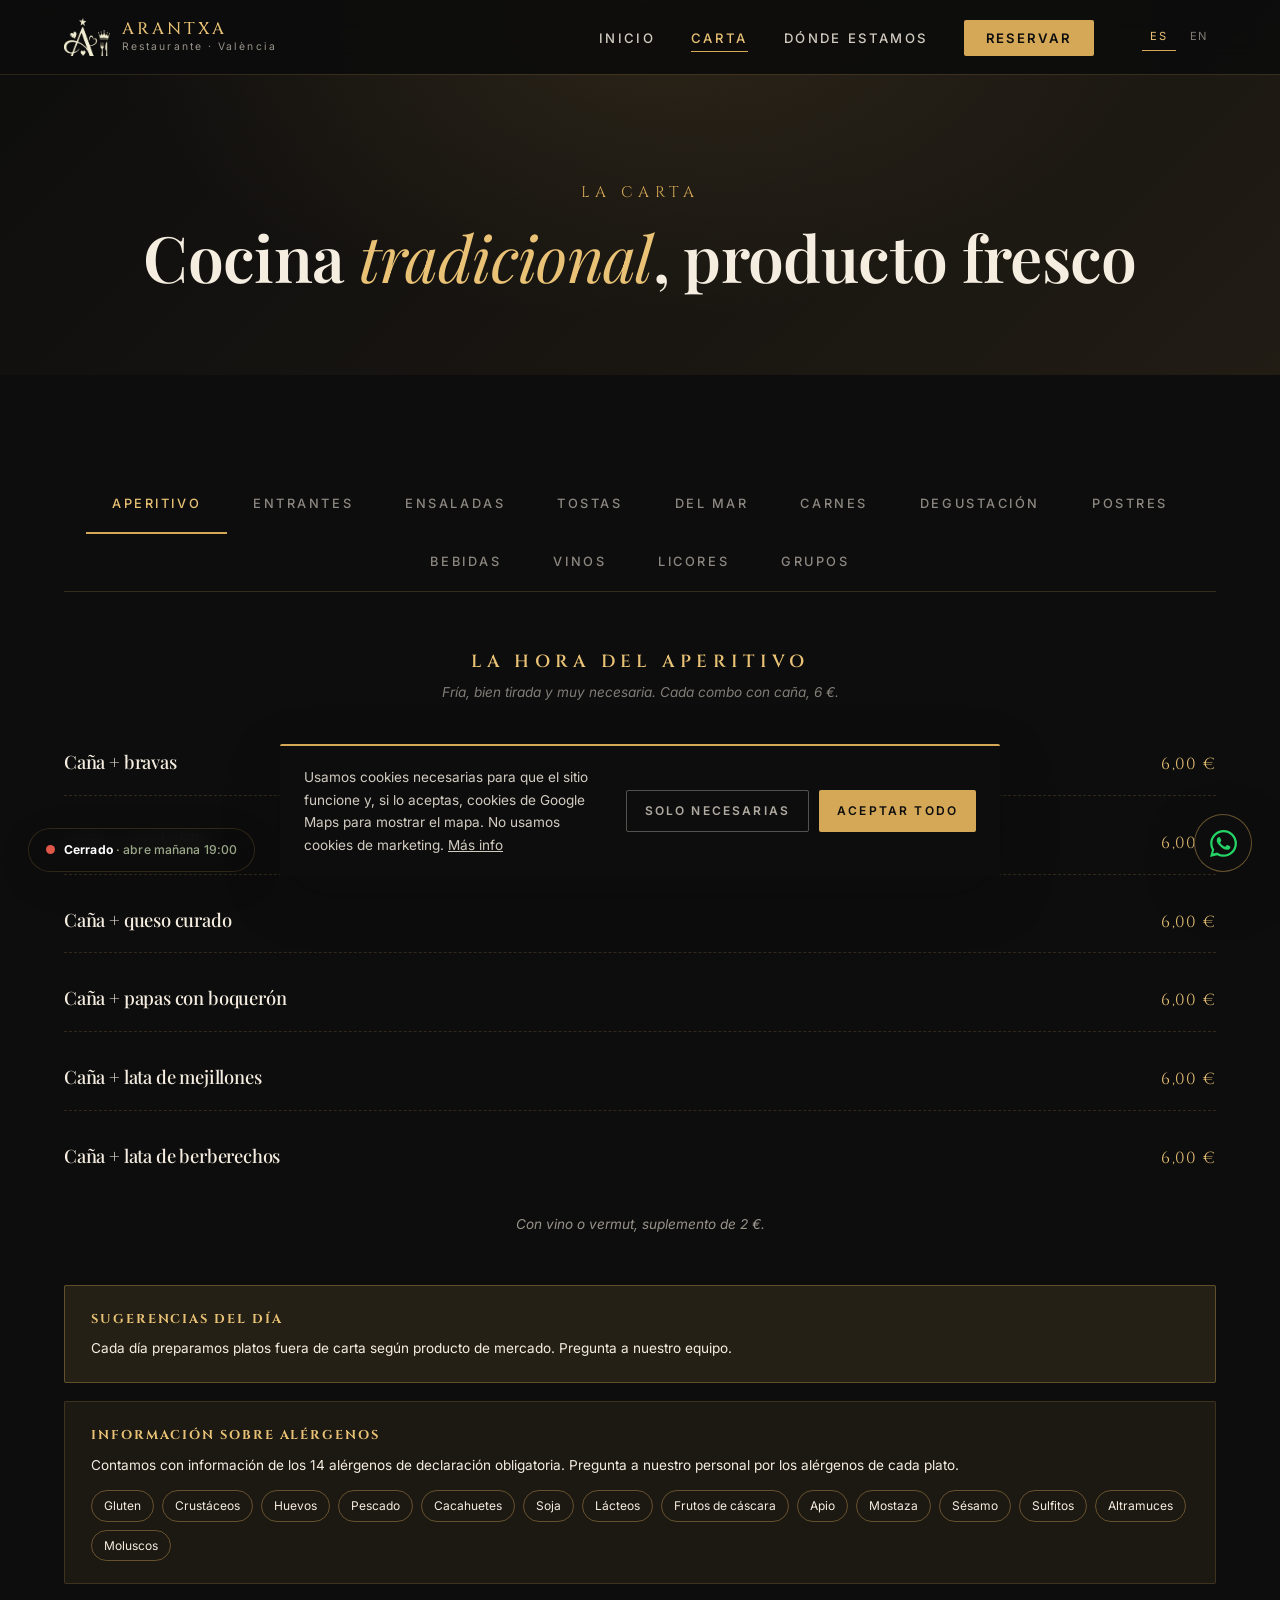
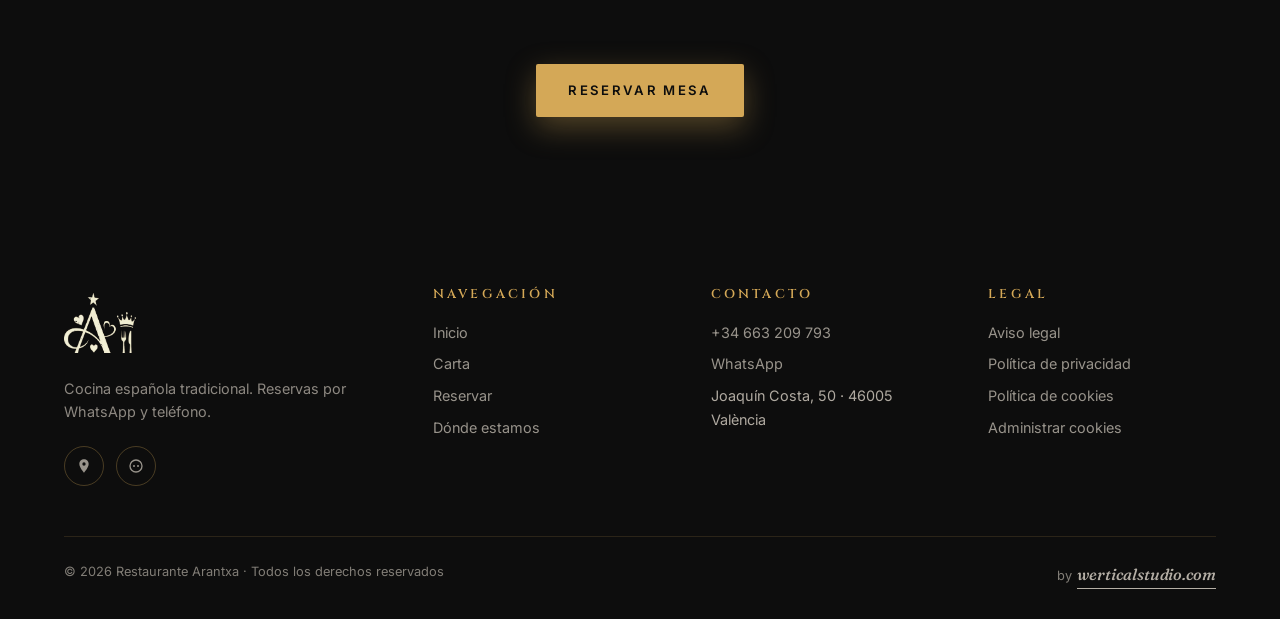
==== carta.html @ d433309c "Mejoras SEO + GEO: lazy-loading, favicon.ico, meta descripciones, FAQ y llms.txt - loading="lazy" + " ====
<!DOCTYPE html>
<html lang="es">
<head>
  <meta charset="UTF-8">
  <meta name="viewport" content="width=device-width, initial-scale=1.0">
  <meta name="theme-color" content="#0d0d0d">

  <title>Carta de Arantxa · Tapas, mariscos, carnes y cocido madrileño · València</title>
  <meta name="description" content="Carta de Arantxa: tapas para compartir, tomate del Perelló, del mar, carnes a la brasa, cachopo, menú degustación y cocido madrileño los viernes.">
  <meta name="robots" content="index,follow,max-image-preview:large">

  <link rel="canonical" href="https://restaurantearantxa.com/carta">
  <link rel="alternate" hreflang="es" href="https://restaurantearantxa.com/carta">
  <link rel="alternate" hreflang="en" href="https://restaurantearantxa.com/carta?lang=en">
  <link rel="alternate" hreflang="x-default" href="https://restaurantearantxa.com/carta">

  <meta property="og:type" content="article">
  <meta property="og:locale" content="es_ES">
  <meta property="og:site_name" content="Restaurante Arantxa">
  <meta property="og:title" content="Carta de Arantxa · València">
  <meta property="og:description" content="Tapas, mariscos, carnes a la brasa, menú degustación y cocido madrileño los viernes.">
  <meta property="og:url" content="https://restaurantearantxa.com/carta">
  <meta property="og:image" content="https://restaurantearantxa.com/assets/img/carta-comida.png">

  <meta name="twitter:card" content="summary_large_image">
  <meta name="twitter:title" content="Carta de Arantxa · València">
  <meta name="twitter:image" content="https://restaurantearantxa.com/assets/img/carta-comida.png">

  <link rel="icon" href="favicon.ico" sizes="any">
  <link rel="icon" type="image/png" href="assets/img/logo.png">
  <link rel="apple-touch-icon" href="assets/img/logo-dark-plate.png">

  <link rel="preconnect" href="https://fonts.googleapis.com">
  <link rel="preconnect" href="https://fonts.gstatic.com" crossorigin>
  <link href="https://fonts.googleapis.com/css2?family=Cinzel:wght@400;500;600&family=Fraunces:ital,wght@1,400;1,500&family=Inter:wght@400;500;600;700&family=Playfair+Display:ital,wght@0,400;0,500;0,600;0,700;1,400;1,500&display=swap" rel="stylesheet">

  <link rel="stylesheet" href="assets/styles.css">

  <!-- JSON-LD: Menu -->
  <script type="application/ld+json">
  {
    "@context": "https://schema.org",
    "@type": "Menu",
    "name": "Carta Restaurante Arantxa",
    "inLanguage": "es-ES",
    "url": "https://restaurantearantxa.com/carta",
    "hasMenuSection": [
      {
        "@type": "MenuSection",
        "name": "Entrantes para compartir",
        "hasMenuItem": [
          { "@type": "MenuItem", "name": "Patatas bravas estilo Arantxa", "offers": { "@type": "Offer", "price": "8.00", "priceCurrency": "EUR" } },
          { "@type": "MenuItem", "name": "Ensaladilla rusa", "offers": { "@type": "Offer", "price": "8.00", "priceCurrency": "EUR" } },
          { "@type": "MenuItem", "name": "Gambitas al ajillo", "offers": { "@type": "Offer", "price": "14.00", "priceCurrency": "EUR" } },
          { "@type": "MenuItem", "name": "Ración de anchoas con tostaditas y tomate (6 unidades)", "offers": { "@type": "Offer", "price": "15.00", "priceCurrency": "EUR" } },
          { "@type": "MenuItem", "name": "Calamarcitos a la andaluza", "offers": { "@type": "Offer", "price": "15.00", "priceCurrency": "EUR" } },
          { "@type": "MenuItem", "name": "Micuit de foie casero", "offers": { "@type": "Offer", "price": "17.00", "priceCurrency": "EUR" } },
          { "@type": "MenuItem", "name": "Alcachofas a baja temperatura con jamón ibérico y huevos de codorniz", "offers": { "@type": "Offer", "price": "16.00", "priceCurrency": "EUR" } },
          { "@type": "MenuItem", "name": "Tabla mixta de jamón ibérico y queso curado", "offers": { "@type": "Offer", "price": "18.00", "priceCurrency": "EUR" } },
          { "@type": "MenuItem", "name": "Huevos rotos con jamón ibérico", "offers": { "@type": "Offer", "price": "12.00", "priceCurrency": "EUR" } },
          { "@type": "MenuItem", "name": "Croquetas caseras de cocido (6 unidades)", "offers": { "@type": "Offer", "price": "15.00", "priceCurrency": "EUR" } },
          { "@type": "MenuItem", "name": "Cecina de León con burrata de pistacho, pesto y rúcula", "offers": { "@type": "Offer", "price": "20.00", "priceCurrency": "EUR" } }
        ]
      },
      {
        "@type": "MenuSection",
        "name": "Ensaladas de tomate rosa del Perelló",
        "hasMenuItem": [
          { "@type": "MenuItem", "name": "Tomate rosa del Perelló con burrata, pesto y rúcula", "offers": { "@type": "Offer", "price": "16.00", "priceCurrency": "EUR" } },
          { "@type": "MenuItem", "name": "Tomate rosa del Perelló con ventresca y aguacate", "offers": { "@type": "Offer", "price": "16.00", "priceCurrency": "EUR" } }
        ]
      },
      {
        "@type": "MenuSection",
        "name": "Nuestras tostas",
        "hasMenuItem": [
          { "@type": "MenuItem", "name": "Tosta de sardina ahumada con tomate y ralladura de lima", "offers": { "@type": "Offer", "price": "7.00", "priceCurrency": "EUR" } },
          { "@type": "MenuItem", "name": "Tosta de jamón ibérico con foie y mermelada de cebolla", "offers": { "@type": "Offer", "price": "9.00", "priceCurrency": "EUR" } }
        ]
      },
      {
        "@type": "MenuSection",
        "name": "Del mar a la mesa",
        "hasMenuItem": [
          { "@type": "MenuItem", "name": "Clóchinas valencianas con mojo verde, vino y limón", "offers": { "@type": "Offer", "price": "15.00", "priceCurrency": "EUR" } },
          { "@type": "MenuItem", "name": "Pulpo a la brasa con patata revolcona", "offers": { "@type": "Offer", "price": "25.00", "priceCurrency": "EUR" } },
          { "@type": "MenuItem", "name": "Calamar playa XL a la plancha con mojo verde y patatas", "offers": { "@type": "Offer", "price": "25.00", "priceCurrency": "EUR" } }
        ]
      },
      {
        "@type": "MenuSection",
        "name": "Carnes",
        "hasMenuItem": [
          { "@type": "MenuItem", "name": "Burger de angus con foie y cebolla caramelizada", "offers": { "@type": "Offer", "price": "15.00", "priceCurrency": "EUR" } },
          { "@type": "MenuItem", "name": "Torreznos de Soria", "offers": { "@type": "Offer", "price": "15.00", "priceCurrency": "EUR" } },
          { "@type": "MenuItem", "name": "Entraña a la plancha con chimichurri y papitas baby", "offers": { "@type": "Offer", "price": "18.00", "priceCurrency": "EUR" } },
          { "@type": "MenuItem", "name": "Abanico ibérico con patatas, huevo y padrón", "offers": { "@type": "Offer", "price": "20.00", "priceCurrency": "EUR" } },
          { "@type": "MenuItem", "name": "Cachopo con patatas fritas y pimientos del piquillo", "offers": { "@type": "Offer", "price": "26.00", "priceCurrency": "EUR" } },
          { "@type": "MenuItem", "name": "Steak tartar de solomillo de ternera (200 g)", "offers": { "@type": "Offer", "price": "20.00", "priceCurrency": "EUR" } },
          { "@type": "MenuItem", "name": "Entrecot trinchado con patatas y padrón", "offers": { "@type": "Offer", "price": "25.00", "priceCurrency": "EUR" } }
        ]
      },
      {
        "@type": "MenuSection",
        "name": "Especialidad semanal",
        "hasMenuItem": [
          { "@type": "MenuItem", "name": "Cocido madrileño (todos los viernes)", "description": "Incluye una bebida y postre o café.", "offers": { "@type": "Offer", "price": "25.00", "priceCurrency": "EUR" } }
        ]
      },
      {
        "@type": "MenuSection",
        "name": "Menú degustación",
        "hasMenuItem": [
          { "@type": "MenuItem", "name": "Menú degustación Arantxa (mín. 2 personas)", "description": "Cuatro pases: patatas bravas · tomate rosa del Perelló con ventresca y aguacate · calamarcitos a la andaluza · entraña con chimichurri y papitas baby. Se abre con pan con tomate y alioli y se cierra con postre y chupito. No incluye bebida ni café.", "offers": { "@type": "Offer", "price": "27.90", "priceCurrency": "EUR" } }
        ]
      },
      {
        "@type": "MenuSection",
        "name": "Menú para grupos",
        "hasMenuItem": [
          { "@type": "MenuItem", "name": "Menú para grupos (por persona)", "description": "Pan con tomate y alioli · Patatas bravas · Tomate rosa del Perelló con burrata · Croquetas de jamón · Calamarcitos a la andaluza · Entrecot trinchado · Postres. Incluye bebida de bienvenida, botella de vino cada 2 personas, café y chupito.", "offers": { "@type": "Offer", "price": "40.00", "priceCurrency": "EUR" } }
        ]
      },
      {
        "@type": "MenuSection",
        "name": "Postres",
        "hasMenuItem": [
          { "@type": "MenuItem", "name": "Lemon pie", "offers": { "@type": "Offer", "price": "6.00", "priceCurrency": "EUR" } },
          { "@type": "MenuItem", "name": "Tarta de coco con dulce de leche", "offers": { "@type": "Offer", "price": "6.00", "priceCurrency": "EUR" } },
          { "@type": "MenuItem", "name": "Copa de helado de vainilla, nata, nueces, Frangelico y sirope de chocolate", "offers": { "@type": "Offer", "price": "6.00", "priceCurrency": "EUR" } },
          { "@type": "MenuItem", "name": "Sorbete de limón al cava", "offers": { "@type": "Offer", "price": "5.00", "priceCurrency": "EUR" } },
          { "@type": "MenuItem", "name": "Helado de limón", "offers": { "@type": "Offer", "price": "3.50", "priceCurrency": "EUR" } },
          { "@type": "MenuItem", "name": "Helado de turrón", "offers": { "@type": "Offer", "price": "3.50", "priceCurrency": "EUR" } },
          { "@type": "MenuItem", "name": "Helado de vainilla", "offers": { "@type": "Offer", "price": "3.50", "priceCurrency": "EUR" } },
          { "@type": "MenuItem", "name": "Helado de chocolate Dubái", "offers": { "@type": "Offer", "price": "5.00", "priceCurrency": "EUR" } },
          { "@type": "MenuItem", "name": "Helado de Moka y Mascarpone", "offers": { "@type": "Offer", "price": "5.00", "priceCurrency": "EUR" } }
        ]
      }
    ]
  }
  </script>

  <!-- JSON-LD: BreadcrumbList -->
  <script type="application/ld+json">
  {
    "@context": "https://schema.org",
    "@type": "BreadcrumbList",
    "itemListElement": [
      { "@type": "ListItem", "position": 1, "name": "Inicio", "item": "https://restaurantearantxa.com/" },
      { "@type": "ListItem", "position": 2, "name": "Carta", "item": "https://restaurantearantxa.com/carta" }
    ]
  }
  </script>
</head>
<body>

<nav id="mainNav" class="solid">
  <div class="container nav-inner">
    <a href="index.html" class="nav-logo" aria-label="Inicio Arantxa">
      <img loading="lazy" decoding="async" src="assets/img/logo.png" alt="Logo Arantxa">
      <span class="nav-logo-text">
        <strong>ARANTXA</strong>
        <small>Restaurante · València</small>
      </span>
    </a>
    <ul class="nav-links" id="navLinks">
      <li><a href="index.html" data-i18n="nav.inicio">Inicio</a></li>
      <li><a href="carta.html" class="active" data-i18n="nav.carta">Carta</a></li>
      <li><a href="donde-estamos.html" data-i18n="nav.donde">Dónde estamos</a></li>
      <li><a href="reservar.html" class="nav-cta" data-i18n="nav.cta">Reservar</a></li>
      <li class="lang-switch">
        <button data-lang="es" class="active">ES</button>
        <button data-lang="en">EN</button>
      </li>
    </ul>
    <button class="burger" id="burger" aria-label="Menú"><span></span><span></span><span></span></button>
  </div>
</nav>

<!-- HERO COMPACT -->
<header class="hero-compact">
  <div class="container">
    <div class="hero-tagline" data-i18n="cartaPage.tagline">La carta</div>
    <h1 data-i18n="cartaPage.h1">Cocina <em>tradicional</em>, producto fresco</h1>
  </div>
</header>

<!-- CARTA TABS -->
<section class="carta-section">
  <div class="container">

    <!-- Friday cocido slim banner -->
    <!-- OCULTO temporalmente: no hay servicio de viernes mediodía. Para reactivar el cocido, borra esta línea de comentario y la de cierre de abajo.
    <div class="cocido-strip">
      <div class="cocido-strip-logo" role="img" aria-label="Restaurante Arantxa"></div>
      <div class="cocido-strip-body">
        <div class="cocido-strip-eyebrow" data-i18n="cocidoStrip.eyebrow">Todos los viernes</div>
        <h3 data-i18n="cocidoStrip.title">Cocido <em>madrileño</em> completo</h3>
        <p data-i18n="cocidoStrip.desc">Tres vuelcos · Incluye bebida y postre o café · Se agota, mejor reservar.</p>
      </div>
      <span class="cocido-strip-price">25 €<small data-i18n="cocidoStrip.unit">persona</small></span>
      <a href="reservar.html?cocido=1" class="btn btn-primary" data-i18n="cocidoStrip.cta">Reservar</a>
    </div>
    -->

    <div class="carta-tabs" role="tablist">
      <!-- Almuerzos/desayunos ocultos temporalmente: mediodía solo con reserva previa -->
      <button data-tab="aperitivo" class="active" role="tab" data-i18n="tab.aperitivo">Aperitivo</button>
      <button data-tab="entrantes" role="tab" data-i18n="tab.entrantes">Entrantes</button>
      <button data-tab="ensaladas" role="tab" data-i18n="tab.ensaladas">Ensaladas</button>
      <button data-tab="tostas" role="tab" data-i18n="tab.tostas">Tostas</button>
      <button data-tab="mar" role="tab" data-i18n="tab.mar">Del mar</button>
      <button data-tab="carnes" role="tab" data-i18n="tab.carnes">Carnes</button>
      <button data-tab="degustacion" role="tab" data-i18n="tab.degustacion">Degustación</button>
      <button data-tab="postres" role="tab" data-i18n="tab.postres">Postres</button>
      <button data-tab="bebidas" role="tab" data-i18n="tab.bebidas">Bebidas</button>
      <button data-tab="vinos" role="tab" data-i18n="tab.vinos">Vinos</button>
      <button data-tab="licores" role="tab" data-i18n="tab.licores">Licores</button>
      <button data-tab="grupos" role="tab" data-i18n="tab.grupos">Grupos</button>
    </div>

    <!-- ENTRANTES -->
    <div class="carta-panel" id="panel-entrantes">
      <div class="carta-cat-head">
        <h3 data-i18n="cat.entrantes.title">Entrantes para compartir</h3>
        <p data-i18n="cat.entrantes.intro">Para empezar, picar, brindar.</p>
      </div>
      <div class="carta-list">
        <div class="carta-row"><div class="carta-row-main"><h4 data-i18n="m.bravas">Patatas bravas estilo Arantxa</h4></div><span class="carta-row-price">8,00 €</span></div>
        <div class="carta-row"><div class="carta-row-main"><h4 data-i18n="m.ensaladilla">Ensaladilla rusa</h4></div><span class="carta-row-price">8,00 €</span></div>
        <div class="carta-row"><div class="carta-row-main"><h4 data-i18n="m.gambas">Gambitas al ajillo</h4></div><span class="carta-row-price">14,00 €</span></div>
        <div class="carta-row"><div class="carta-row-main"><h4 data-i18n="m.anchoas">Ración de anchoas con tostaditas y tomate (6 unidades)</h4></div><span class="carta-row-price">15,00 €</span></div>
        <div class="carta-row"><div class="carta-row-main"><h4 data-i18n="m.calamarcitos">Calamarcitos a la andaluza</h4></div><span class="carta-row-price">15,00 €</span></div>
        <div class="carta-row"><div class="carta-row-main"><h4 data-i18n="m.micuit">Micuit de foie casero</h4></div><span class="carta-row-price">17,00 €</span></div>
        <div class="carta-row"><div class="carta-row-main"><h4 data-i18n="m.alcachofas">Alcachofas a baja temperatura con jamón ibérico y huevos de codorniz</h4></div><span class="carta-row-price">16,00 €</span></div>
        <div class="carta-row"><div class="carta-row-main"><h4 data-i18n="m.tabla">Tabla mixta de jamón ibérico y queso curado</h4></div><span class="carta-row-price">18,00 €</span></div>
        <div class="carta-row"><div class="carta-row-main"><h4 data-i18n="m.huevos">Huevos rotos con jamón ibérico</h4></div><span class="carta-row-price">12,00 €</span></div>
        <div class="carta-row"><div class="carta-row-main"><h4 data-i18n="m.croquetas">Croquetas caseras de cocido (6 unidades)</h4></div><span class="carta-row-price">15,00 €</span></div>
        <div class="carta-row"><div class="carta-row-main"><h4 data-i18n="m.cecina">Cecina de León con burrata de pistacho, pesto y rúcula</h4></div><span class="carta-row-price">20,00 €</span></div>
      </div>
    </div>

    <!-- ENSALADAS -->
    <div class="carta-panel" id="panel-ensaladas">
      <div class="carta-cat-head">
        <h3 data-i18n="cat.ensaladas.title">Ensaladas de tomate rosa del Perelló</h3>
        <p data-i18n="cat.ensaladas.intro">El tomate más dulce del Mediterráneo, en su mejor versión.</p>
      </div>
      <div class="carta-list">
        <div class="carta-row"><div class="carta-row-main"><h4 data-i18n="m.ens1">Tomate rosa del Perelló con burrata, pesto y rúcula</h4></div><span class="carta-row-price">16,00 €</span></div>
        <div class="carta-row"><div class="carta-row-main"><h4 data-i18n="m.ens2">Tomate rosa del Perelló con ventresca y aguacate</h4></div><span class="carta-row-price">16,00 €</span></div>
      </div>
    </div>

    <!-- TOSTAS -->
    <div class="carta-panel" id="panel-tostas">
      <div class="carta-cat-head">
        <h3 data-i18n="cat.tostas.title">Nuestras tostas</h3>
        <p data-i18n="cat.tostas.intro">Sobre pan de masa madre, tostado al momento.</p>
      </div>
      <div class="carta-list">
        <div class="carta-row"><div class="carta-row-main"><h4 data-i18n="m.tos1">Tosta de sardina ahumada con tomate y ralladura de lima</h4></div><span class="carta-row-price">7,00 €</span></div>
        <div class="carta-row"><div class="carta-row-main"><h4 data-i18n="m.tos2">Tosta de jamón ibérico con foie y mermelada de cebolla</h4></div><span class="carta-row-price">9,00 €</span></div>
      </div>
    </div>

    <!-- MAR -->
    <div class="carta-panel" id="panel-mar">
      <div class="carta-cat-head">
        <h3 data-i18n="cat.mar.title">Del mar a la mesa</h3>
        <p data-i18n="cat.mar.intro">Pescado fresco y mariscos seleccionados a diario.</p>
      </div>
      <div class="carta-list">
        <div class="carta-row"><div class="carta-row-main"><h4 data-i18n="tx.clochinas">Clóchinas valencianas con mojo verde, vino y limón</h4></div><span class="carta-row-price">15,00 €</span></div>
        <div class="carta-row"><div class="carta-row-main"><h4 data-i18n="tx.pulpo">Pulpo a la brasa con patata revolcona</h4></div><span class="carta-row-price">25,00 €</span></div>
        <div class="carta-row"><div class="carta-row-main"><h4 data-i18n="tx.calamarxl">Calamar playa XL a la plancha con mojo verde y patatas</h4></div><span class="carta-row-price">25,00 €</span></div>
      </div>
    </div>

    <!-- CARNES -->
    <div class="carta-panel" id="panel-carnes">
      <div class="carta-cat-head">
        <h3 data-i18n="cat.carnes.title">Carnes</h3>
        <p data-i18n="cat.carnes.intro">A la brasa, en su punto, producto seleccionado.</p>
      </div>
      <div class="carta-list">
        <div class="carta-row"><div class="carta-row-main"><h4 data-i18n="tx.burger">Burger de angus con foie y cebolla caramelizada</h4></div><span class="carta-row-price">15,00 €</span></div>
        <div class="carta-row"><div class="carta-row-main"><h4 data-i18n="tx.torreznos">Torreznos de Soria</h4></div><span class="carta-row-price">15,00 €</span></div>
        <div class="carta-row"><div class="carta-row-main"><h4 data-i18n="m.entrana">Entraña a la plancha con chimichurri y papitas baby</h4></div><span class="carta-row-price">18,00 €</span></div>
        <div class="carta-row"><div class="carta-row-main"><h4 data-i18n="m.abanico">Abanico ibérico con patatas, huevo y padrón</h4></div><span class="carta-row-price">20,00 €</span></div>
        <div class="carta-row"><div class="carta-row-main"><h4 data-i18n="m.cachopo">Cachopo con patatas fritas y pimientos del piquillo</h4></div><span class="carta-row-price">26,00 €</span></div>
        <div class="carta-row"><div class="carta-row-main"><h4 data-i18n="m.steak">Steak tartar de solomillo de ternera (200 g)</h4></div><span class="carta-row-price">20,00 €</span></div>
        <div class="carta-row"><div class="carta-row-main"><h4 data-i18n="tx.entrecot">Entrecot trinchado con patatas y padrón</h4></div><span class="carta-row-price">25,00 €</span></div>
      </div>
    </div>

    <!-- DEGUSTACIÓN -->
    <div class="carta-panel" id="panel-degustacion">
      <div class="carta-cat-head">
        <h3 data-i18n="cat.degustacion.title">Menú degustación</h3>
        <p data-i18n="cat.degustacion.intro">Mínimo 2 personas.</p>
      </div>
      <div style="text-align:center;margin-bottom:40px">
        <div style="display:inline-flex;align-items:baseline;gap:10px;font-family:var(--serif);color:var(--gold-bright)">
          <span style="font-size:3.4rem;line-height:1;font-weight:600">27,90</span>
          <span style="font-size:.85rem;letter-spacing:.18em;text-transform:uppercase;color:rgba(245,237,224,0.6)">€ / persona</span>
        </div>
        <p style="margin-top:14px;color:rgba(245,237,224,0.6);font-size:.85rem;font-style:italic">No incluye bebida ni café</p>
      </div>
      <div class="carta-list">
        <div class="carta-row"><div class="carta-row-main"><h4 data-i18n="deg.p1">1 · Patatas bravas estilo Arantxa</h4></div></div>
        <div class="carta-row"><div class="carta-row-main"><h4 data-i18n="deg.p2">2 · Tomate rosa del Perelló con ventresca y aguacate</h4></div></div>
        <div class="carta-row"><div class="carta-row-main"><h4 data-i18n="deg.p3">3 · Calamarcitos a la andaluza</h4></div></div>
        <div class="carta-row"><div class="carta-row-main"><h4 data-i18n="deg.p4">4 · Entraña con chimichurri y papitas baby</h4></div></div>
      </div>
      <p style="text-align:center;margin-top:26px;color:rgba(245,237,224,0.6);font-size:.85rem;font-style:italic" data-i18n="deg.extra">Se abre con pan con tomate y alioli, y se cierra con postre y chupito de la casa.</p>
    </div>

    <!-- POSTRES -->
    <div class="carta-panel" id="panel-postres">
      <div class="carta-cat-head">
        <h3 data-i18n="cat.postres.title">Postres</h3>
        <p data-i18n="cat.postres.intro">Hechos en casa cada día.</p>
      </div>
      <div class="carta-list">
        <div class="carta-row"><div class="carta-row-main"><h4 data-i18n="m.lemonpie">Lemon pie</h4></div><span class="carta-row-price">6,00 €</span></div>
        <div class="carta-row"><div class="carta-row-main"><h4 data-i18n="m.coco">Tarta de coco con dulce de leche</h4></div><span class="carta-row-price">6,00 €</span></div>
        <div class="carta-row"><div class="carta-row-main"><h4 data-i18n="m.copa">Copa de helado de vainilla, nata, nueces, Frangelico y sirope de chocolate</h4></div><span class="carta-row-price">6,00 €</span></div>
        <div class="carta-row"><div class="carta-row-main"><h4 data-i18n="m.sorbete">Sorbete de limón al cava</h4></div><span class="carta-row-price">5,00 €</span></div>
        <div class="carta-row"><div class="carta-row-main"><h4 data-i18n="m.hlimon">Helado de limón</h4></div><span class="carta-row-price">3,50 €</span></div>
        <div class="carta-row"><div class="carta-row-main"><h4 data-i18n="m.hturron">Helado de turrón</h4></div><span class="carta-row-price">3,50 €</span></div>
        <div class="carta-row"><div class="carta-row-main"><h4 data-i18n="m.hvainilla">Helado de vainilla</h4></div><span class="carta-row-price">3,50 €</span></div>
        <div class="carta-row"><div class="carta-row-main"><h4 data-i18n="m.hdubai">Helado de chocolate Dubái</h4></div><span class="carta-row-price">5,00 €</span></div>
        <div class="carta-row"><div class="carta-row-main"><h4 data-i18n="m.hmoka">Helado de Moka y Mascarpone</h4></div><span class="carta-row-price">5,00 €</span></div>
      </div>
    </div>

    <!-- BEBIDAS -->
    <div class="carta-panel" id="panel-bebidas">
      <div class="carta-cat-head">
        <h3 data-i18n="cat.bebidas.title">Bebidas</h3>
        <p data-i18n="cat.bebidas.intro">Refrescos, cervezas y cafés.</p>
      </div>
      <div class="carta-panel-grid">
        <div>
          <h4 style="font-family:var(--display);color:var(--gold-bright);letter-spacing:.25em;text-transform:uppercase;font-size:.85rem;margin-bottom:18px" data-i18n="tx.sh.refrescos">Refrescos</h4>
          <div class="carta-list">
            <div class="carta-row"><div class="carta-row-main"><h4 data-i18n="tx.cocacola">Coca-Cola zero / normal</h4></div><span class="carta-row-price">2,80 €</span></div>
            <div class="carta-row"><div class="carta-row-main"><h4 data-i18n="tx.fanta">Fanta de naranja / limón</h4></div><span class="carta-row-price">2,80 €</span></div>
            <div class="carta-row"><div class="carta-row-main"><h4>Nestea</h4></div><span class="carta-row-price">2,80 €</span></div>
            <div class="carta-row"><div class="carta-row-main"><h4 data-i18n="tx.bitterkas">Bitter Kas sin alcohol</h4></div><span class="carta-row-price">2,80 €</span></div>
            <div class="carta-row"><div class="carta-row-main"><h4>Aquarius</h4></div><span class="carta-row-price">2,80 €</span></div>
            <div class="carta-row"><div class="carta-row-main"><h4 data-i18n="tx.tonica">Tónica · Tónica zero</h4></div><span class="carta-row-price">2,80 €</span></div>
            <div class="carta-row"><div class="carta-row-main"><h4 data-i18n="tx.agua">Agua Lanjarón · Agua con gas</h4></div><span class="carta-row-price">2,80 €</span></div>
            <div class="carta-row"><div class="carta-row-main"><h4 data-i18n="tx.zumo">Zumo de piña / melocotón</h4></div><span class="carta-row-price">2,20 €</span></div>
          </div>

          <h4 style="font-family:var(--display);color:var(--gold-bright);letter-spacing:.25em;text-transform:uppercase;font-size:.85rem;margin:30px 0 18px" data-i18n="tx.sh.cervezas">Cervezas</h4>
          <div class="carta-list">
            <div class="carta-row"><div class="carta-row-main"><h4 data-i18n="tx.cana">Águila 1900 · caña</h4></div><span class="carta-row-price">2,20 €</span></div>
            <div class="carta-row"><div class="carta-row-main"><h4 data-i18n="tx.doble">Águila 1900 · doble</h4></div><span class="carta-row-price">3,00 €</span></div>
            <div class="carta-row"><div class="carta-row-main"><h4 data-i18n="tx.jarra">Jarra</h4></div><span class="carta-row-price">4,00 €</span></div>
            <div class="carta-row"><div class="carta-row-main"><h4>Amstel · Heineken · La rubia · Radler</h4><p data-i18n="tx.tercio">Tercio.</p></div><span class="carta-row-price">3,00 €</span></div>
            <div class="carta-row"><div class="carta-row-main"><h4>Amstel Oro · Amstel Oro 0,0</h4><p data-i18n="tx.tercio">Tercio.</p></div><span class="carta-row-price">3,20 €</span></div>
          </div>
        </div>
        <div>
          <h4 style="font-family:var(--display);color:var(--gold-bright);letter-spacing:.25em;text-transform:uppercase;font-size:.85rem;margin-bottom:18px" data-i18n="tx.sh.cafes">Cafés e infusiones</h4>
          <div class="carta-list">
            <div class="carta-row"><div class="carta-row-main"><h4 data-i18n="tx.cafesolo">Café solo</h4></div><span class="carta-row-price">1,50 €</span></div>
            <div class="carta-row"><div class="carta-row-main"><h4 data-i18n="tx.cafecortado">Café cortado</h4></div><span class="carta-row-price">1,70 €</span></div>
            <div class="carta-row"><div class="carta-row-main"><h4 data-i18n="tx.cafeconleche">Café con leche</h4></div><span class="carta-row-price">2,00 €</span></div>
            <div class="carta-row"><div class="carta-row-main"><h4 data-i18n="tx.cafebombon">Café bombón</h4></div><span class="carta-row-price">2,20 €</span></div>
            <div class="carta-row"><div class="carta-row-main"><h4>Carajillo</h4></div><span class="carta-row-price">2,50 €</span></div>
            <div class="carta-row"><div class="carta-row-main"><h4>Cremaet</h4></div><span class="carta-row-price">2,80 €</span></div>
            <div class="carta-row"><div class="carta-row-main"><h4 data-i18n="tx.infusiones">Infusiones</h4></div><span class="carta-row-price">2,00 €</span></div>
          </div>

        </div>
      </div>
    </div>

    <!-- LICORES -->
    <div class="carta-panel" id="panel-licores">
      <div class="carta-cat-head">
        <h3 data-i18n="cat.licores.title">Licores y digestivos</h3>
        <p data-i18n="cat.licores.intro">Vermuts, licores, copas y digestivos en copa de balón, con mucho hielo.</p>
      </div>
      <div class="carta-panel-grid">
        <div>
          <h4 style="font-family:var(--display);color:var(--gold-bright);letter-spacing:.25em;text-transform:uppercase;font-size:.85rem;margin-bottom:18px" data-i18n="tx.sh.licores">Licores y copas</h4>
          <div class="carta-list">
            <div class="carta-row"><div class="carta-row-main"><h4 data-i18n="tx.vermut">Vermut (blanco / tinto)</h4></div><span class="carta-row-price">4,00 €</span></div>
            <div class="carta-row"><div class="carta-row-main"><h4>Vermut Lustau</h4></div><span class="carta-row-price">4,50 €</span></div>
            <div class="carta-row"><div class="carta-row-main"><h4>Pacharán</h4></div><span class="carta-row-price">3,80 €</span></div>
            <div class="carta-row"><div class="carta-row-main"><h4 data-i18n="tx.licorhierbas">Licor de hierbas</h4></div><span class="carta-row-price">4,00 €</span></div>
            <div class="carta-row"><div class="carta-row-main"><h4 data-i18n="tx.cremaorujo">Crema de orujo</h4></div><span class="carta-row-price">4,00 €</span></div>
            <div class="carta-row"><div class="carta-row-main"><h4>Terry</h4></div><span class="carta-row-price">3,50 €</span></div>
            <div class="carta-row"><div class="carta-row-main"><h4>Limoncello</h4></div><span class="carta-row-price">4,00 €</span></div>
            <div class="carta-row"><div class="carta-row-main"><h4 data-i18n="tx.cremaarroz">Crema de arroz</h4></div><span class="carta-row-price">4,00 €</span></div>
            <div class="carta-row"><div class="carta-row-main"><h4>Aperol Spritz</h4></div><span class="carta-row-price">6,00 €</span></div>
          </div>
        </div>
        <div>
          <h4 style="font-family:var(--display);color:var(--gold-bright);letter-spacing:.25em;text-transform:uppercase;font-size:.85rem;margin:0 0 6px" data-i18n="tx.sh.ginebras">Ginebras</h4>
          <p style="color:rgba(245,237,224,0.55);font-size:.78rem;font-style:italic;margin:0 0 16px" data-i18n="tx.digestivos.note">En copa de balón, con mucho hielo.</p>
          <div class="carta-list">
            <div class="carta-row"><div class="carta-row-main"><h4>Beefeater</h4></div><span class="carta-row-price">7,00 €</span></div>
            <div class="carta-row"><div class="carta-row-main"><h4>Seagram's</h4></div><span class="carta-row-price">7,00 €</span></div>
            <div class="carta-row"><div class="carta-row-main"><h4>Puerto de Indias</h4></div><span class="carta-row-price">7,00 €</span></div>
            <div class="carta-row"><div class="carta-row-main"><h4>Martin Miller's</h4></div><span class="carta-row-price">9,00 €</span></div>
            <div class="carta-row"><div class="carta-row-main"><h4>G-Vine</h4></div><span class="carta-row-price">9,00 €</span></div>
            <div class="carta-row"><div class="carta-row-main"><h4>Nordés</h4></div><span class="carta-row-price">9,00 €</span></div>
          </div>
          <p style="color:rgba(245,237,224,0.55);font-size:.78rem;font-style:italic;margin:8px 0 0" data-i18n="tx.ginebras.mas">Y alguna más… pregunta a nuestro equipo.</p>

          <h4 style="font-family:var(--display);color:var(--gold-bright);letter-spacing:.25em;text-transform:uppercase;font-size:.85rem;margin:30px 0 18px" data-i18n="tx.sh.ron">Ron</h4>
          <div class="carta-list">
            <div class="carta-row"><div class="carta-row-main"><h4>Brugal</h4></div><span class="carta-row-price">7,00 €</span></div>
            <div class="carta-row"><div class="carta-row-main"><h4>Havana 7</h4></div><span class="carta-row-price">8,00 €</span></div>
            <div class="carta-row"><div class="carta-row-main"><h4>Barceló</h4></div><span class="carta-row-price">7,00 €</span></div>
          </div>

          <h4 style="font-family:var(--display);color:var(--gold-bright);letter-spacing:.25em;text-transform:uppercase;font-size:.85rem;margin:30px 0 18px" data-i18n="tx.sh.whisky">Whisky</h4>
          <div class="carta-list">
            <div class="carta-row"><div class="carta-row-main"><h4>Johnnie Walker</h4></div><span class="carta-row-price">7,00 €</span></div>
            <div class="carta-row"><div class="carta-row-main"><h4>Cutty Sark</h4></div><span class="carta-row-price">8,00 €</span></div>
          </div>

          <div class="carta-list" style="margin-top:24px">
            <div class="carta-row"><div class="carta-row-main"><h4 data-i18n="tx.chupitos">Chupitos (varios)</h4></div><span class="carta-row-price">2,50 €</span></div>
          </div>
        </div>
      </div>
    </div>

    <!-- VINOS -->
    <div class="carta-panel" id="panel-vinos">
      <div class="carta-cat-head">
        <h3 data-i18n="cat.vinos.title">Bodega</h3>
        <p data-i18n="cat.vinos.intro">Selección de denominaciones de origen españolas.</p>
      </div>
      <div class="carta-panel-grid">
        <div>
          <h4 style="font-family:var(--display);color:var(--gold-bright);letter-spacing:.25em;text-transform:uppercase;font-size:.85rem;margin-bottom:18px" data-i18n="tx.sh.tintos">Tintos</h4>
          <div class="carta-list">
            <div class="carta-row"><div class="carta-row-main"><h4>Baigorri crianza</h4><p data-i18n="tx.v.baigorri">D.O. Rioja · Tempranillo · 14 meses en barrica.</p></div><span class="carta-row-price">22,00 €</span></div>
            <div class="carta-row"><div class="carta-row-main"><h4>Valdehermoso crianza</h4><p data-i18n="tx.v.valdehermoso">D.O. Ribera del Duero · Tinta del País · 18 meses en barrica.</p></div><span class="carta-row-price">23,00 €</span></div>
            <div class="carta-row"><div class="carta-row-main"><h4>Carmelo Rodero 9 meses</h4><p data-i18n="tx.v.rodero">D.O. Ribera del Duero · Tinta fina · 9 meses en barrica.</p></div><span class="carta-row-price">24,00 €</span></div>
            <div class="carta-row"><div class="carta-row-main"><h4>Lía</h4><p data-i18n="tx.v.lia">D.O. Ribera del Duero · Tinta fina.</p></div><span class="carta-row-price">19,00 €</span></div>
            <div class="carta-row"><div class="carta-row-main"><h4>Tarima Hill</h4><p data-i18n="tx.v.tarima">D.O. Alicante · Monastrell · 14 meses en barrica.</p></div><span class="carta-row-price">21,00 €</span></div>
            <div class="carta-row"><div class="carta-row-main"><h4>Bobal en Calma</h4><p data-i18n="tx.v.bobal">D.O. Utiel-Requena · Bobal · 9 meses en barrica.</p></div><span class="carta-row-price">19,00 €</span></div>
            <div class="carta-row"><div class="carta-row-main"><h4>Venta del Puerto Nº12</h4><p data-i18n="tx.v.venta">D.O. Valencia · Tempranillo, Cabernet, Merlot, Syrah · 12 meses en barrica.</p></div><span class="carta-row-price">21,00 €</span></div>
          </div>
        </div>
        <div>
          <h4 style="font-family:var(--display);color:var(--gold-bright);letter-spacing:.25em;text-transform:uppercase;font-size:.85rem;margin-bottom:18px" data-i18n="tx.sh.blancos">Blancos · Rosados · Cavas</h4>
          <div class="carta-list">
            <div class="carta-row"><div class="carta-row-main"><h4>Excellens verdejo</h4><p>D.O. Rueda · Verdejo.</p></div><span class="carta-row-price">18,00 €</span></div>
            <div class="carta-row"><div class="carta-row-main"><h4>Triay</h4><p>D.O. Monterrey · Godello, Treixadura.</p></div><span class="carta-row-price">19,00 €</span></div>
            <div class="carta-row"><div class="carta-row-main"><h4>N 12</h4><p>D.O. Monterrey.</p></div><span class="carta-row-price">20,00 €</span></div>
            <div class="carta-row"><div class="carta-row-main"><h4 data-i18n="tx.liarosado">Lía rosado</h4><p>Tempranillo / Garnacha.</p></div><span class="carta-row-price">19,00 €</span></div>
            <div class="carta-row"><div class="carta-row-main"><h4>Dominio de la Vega Vintage</h4><p data-i18n="tx.v.dominio">Cava · Brut nature · Macabeo.</p></div><span class="carta-row-price">19,00 €</span></div>
          </div>

          <h4 style="font-family:var(--display);color:var(--gold-bright);letter-spacing:.25em;text-transform:uppercase;font-size:.85rem;margin:30px 0 18px" data-i18n="tx.sh.copa">Vinos por copa</h4>
          <div class="carta-list">
            <div class="carta-row"><div class="carta-row-main"><h4>D.O. Rioja</h4></div><span class="carta-row-price">4,00 €</span></div>
            <div class="carta-row"><div class="carta-row-main"><h4>D.O. Ribera del Duero</h4></div><span class="carta-row-price">4,00 €</span></div>
            <div class="carta-row"><div class="carta-row-main"><h4>D.O. Rueda Verdejo</h4></div><span class="carta-row-price">4,00 €</span></div>
            <div class="carta-row"><div class="carta-row-main"><h4 data-i18n="tx.valenciano">Vino valenciano</h4></div><span class="carta-row-price">4,00 €</span></div>
          </div>
        </div>
      </div>
    </div>

    <!-- ALMUERZOS -->
    <div class="carta-panel" id="panel-almuerzos" hidden>
      <div class="carta-cat-head">
        <h3 data-i18n="cat.almuerzos.title">Desayunos y almuerzos</h3>
        <p data-i18n="cat.almuerzos.intro">Para empezar el día o a media mañana.</p>
      </div>
      <h4 style="font-family:var(--display);color:var(--gold-bright);letter-spacing:.25em;text-transform:uppercase;font-size:.85rem;margin:0 0 18px" data-i18n="cat.almuerzos.sub1">Desayunos</h4>
      <div class="carta-list">
        <div class="carta-row"><div class="carta-row-main"><h4 data-i18n="alm.tostada.n">Tostada + café</h4><p data-i18n="alm.tostada.d">A elegir: aceite de oliva · tomate y aceite · mantequilla y mermelada.</p></div><span class="carta-row-price">4,00 €</span></div>
      </div>
      <h4 style="font-family:var(--display);color:var(--gold-bright);letter-spacing:.25em;text-transform:uppercase;font-size:.85rem;margin:30px 0 18px" data-i18n="cat.almuerzos.sub2">Almuerzos</h4>
      <div class="carta-list">
        <div class="carta-row"><div class="carta-row-main"><h4 data-i18n="alm.mollete.n">Tosta de mollete + cacaos + bebida + café</h4><p data-i18n="alm.mollete.d">Mollete a elegir: atún, pimiento verde y aceituna de anchoa · salmón ahumado, aguacate y huevo poché · jamón ibérico · queso curado con tomate.</p></div><span class="carta-row-price">8,00 €</span></div>
        <div class="carta-row"><div class="carta-row-main"><h4 data-i18n="alm.bocadillo.n">Bocadillo + cacaos + bebida + café</h4><p data-i18n="alm.bocadillo.d">A elegir: tortilla de patata · tortilla francesa · lomo con patatas y pimiento verde · beicon con queso · pechuga de pollo al gusto · jamón · queso curado.</p></div><span class="carta-row-price">10,00 €</span></div>
      </div>
    </div>

    <!-- APERITIVO -->
    <div class="carta-panel active" id="panel-aperitivo">
      <div class="carta-cat-head">
        <h3 data-i18n="cat.aperitivo.title">La hora del aperitivo</h3>
        <p data-i18n="cat.aperitivo.intro">Fría, bien tirada y muy necesaria. Cada combo con caña, 6 €.</p>
      </div>
      <div class="carta-list">
        <div class="carta-row"><div class="carta-row-main"><h4 data-i18n="ap.bravas.n">Caña + bravas</h4></div><span class="carta-row-price">6,00 €</span></div>
        <div class="carta-row"><div class="carta-row-main"><h4 data-i18n="ap.ensaladilla.n">Caña + ensaladilla</h4></div><span class="carta-row-price">6,00 €</span></div>
        <div class="carta-row"><div class="carta-row-main"><h4 data-i18n="ap.queso.n">Caña + queso curado</h4></div><span class="carta-row-price">6,00 €</span></div>
        <div class="carta-row"><div class="carta-row-main"><h4 data-i18n="ap.boqueron.n">Caña + papas con boquerón</h4></div><span class="carta-row-price">6,00 €</span></div>
        <div class="carta-row"><div class="carta-row-main"><h4 data-i18n="ap.mejillones.n">Caña + lata de mejillones</h4></div><span class="carta-row-price">6,00 €</span></div>
        <div class="carta-row"><div class="carta-row-main"><h4 data-i18n="ap.berberechos.n">Caña + lata de berberechos</h4></div><span class="carta-row-price">6,00 €</span></div>
      </div>
      <p style="text-align:center;margin-top:24px;color:rgba(245,237,224,0.6);font-size:.85rem;font-style:italic" data-i18n="cat.aperitivo.note">Con vino o vermut, suplemento de 2 €.</p>
    </div>

    <!-- GRUPOS -->
    <div class="carta-panel" id="panel-grupos">
      <div class="carta-cat-head">
        <h3 data-i18n="cat.grupos.title">Menú para grupos</h3>
        <p data-i18n="cat.grupos.intro">Ideal para celebraciones y comidas de empresa.</p>
      </div>
      <div style="text-align:center;margin-bottom:40px">
        <div style="display:inline-flex;align-items:baseline;gap:10px;font-family:var(--serif);color:var(--gold-bright)">
          <span style="font-size:3.4rem;line-height:1;font-weight:600">40</span>
          <span style="font-size:.85rem;letter-spacing:.18em;text-transform:uppercase;color:rgba(245,237,224,0.6)">€ / persona</span>
        </div>
        <p style="margin-top:14px;color:rgba(245,237,224,0.6);font-size:.85rem;font-style:italic" data-i18n="cat.grupos.incluye">Incluye bebida de bienvenida, una botella de vino cada 2 personas, café y chupito.</p>
      </div>
      <div class="carta-list">
        <div class="carta-row"><div class="carta-row-main"><h4 data-i18n="gr.pan.n">Pan con tomate y alioli</h4></div></div>
        <div class="carta-row"><div class="carta-row-main"><h4 data-i18n="gr.bravas.n">Patatas bravas</h4></div></div>
        <div class="carta-row"><div class="carta-row-main"><h4 data-i18n="gr.tomate.n">Tomate rosa del Perelló con burrata</h4></div></div>
        <div class="carta-row"><div class="carta-row-main"><h4 data-i18n="gr.croquetas.n">Croquetas de jamón</h4></div></div>
        <div class="carta-row"><div class="carta-row-main"><h4 data-i18n="gr.calamarcitos.n">Calamarcitos a la andaluza</h4></div></div>
        <div class="carta-row"><div class="carta-row-main"><h4 data-i18n="gr.entrecot.n">Entrecot trinchado</h4></div></div>
        <div class="carta-row"><div class="carta-row-main"><h4 data-i18n="gr.postres.n">Postres</h4></div></div>
      </div>
    </div>

    <!-- SUGERENCIAS DEL DÍA -->
    <div class="allergen-note" style="background:rgba(212,168,87,0.12);border-color:rgba(212,168,87,0.35);margin-top:50px">
      <strong data-i18n="sugerencias.title">Sugerencias del día</strong>
      <p style="margin-top:8px" data-i18n="sugerencias.desc">Cada día preparamos platos fuera de carta según producto de mercado. Pregunta a nuestro equipo.</p>
    </div>

    <!-- ALÉRGENOS -->
    <div class="allergen-note" style="margin-top:18px">
      <strong data-i18n="allergen.title">Información sobre alérgenos</strong>
      <p style="margin-top:8px" data-i18n="allergen.desc">Contamos con información de los 14 alérgenos de declaración obligatoria. Pregunta a nuestro personal por los alérgenos de cada plato.</p>
      <div style="display:flex;flex-wrap:wrap;gap:8px;margin-top:14px">
        <span style="display:inline-block;padding:5px 12px;border:1px solid rgba(212,168,87,0.4);border-radius:999px;font-size:.75rem" data-i18n="tx.al.gluten">Gluten</span>
        <span style="display:inline-block;padding:5px 12px;border:1px solid rgba(212,168,87,0.4);border-radius:999px;font-size:.75rem" data-i18n="tx.al.crustaceos">Crustáceos</span>
        <span style="display:inline-block;padding:5px 12px;border:1px solid rgba(212,168,87,0.4);border-radius:999px;font-size:.75rem" data-i18n="tx.al.huevos">Huevos</span>
        <span style="display:inline-block;padding:5px 12px;border:1px solid rgba(212,168,87,0.4);border-radius:999px;font-size:.75rem" data-i18n="tx.al.pescado">Pescado</span>
        <span style="display:inline-block;padding:5px 12px;border:1px solid rgba(212,168,87,0.4);border-radius:999px;font-size:.75rem" data-i18n="tx.al.cacahuetes">Cacahuetes</span>
        <span style="display:inline-block;padding:5px 12px;border:1px solid rgba(212,168,87,0.4);border-radius:999px;font-size:.75rem" data-i18n="tx.al.soja">Soja</span>
        <span style="display:inline-block;padding:5px 12px;border:1px solid rgba(212,168,87,0.4);border-radius:999px;font-size:.75rem" data-i18n="tx.al.lacteos">Lácteos</span>
        <span style="display:inline-block;padding:5px 12px;border:1px solid rgba(212,168,87,0.4);border-radius:999px;font-size:.75rem" data-i18n="tx.al.frutoscascara">Frutos de cáscara</span>
        <span style="display:inline-block;padding:5px 12px;border:1px solid rgba(212,168,87,0.4);border-radius:999px;font-size:.75rem" data-i18n="tx.al.apio">Apio</span>
        <span style="display:inline-block;padding:5px 12px;border:1px solid rgba(212,168,87,0.4);border-radius:999px;font-size:.75rem" data-i18n="tx.al.mostaza">Mostaza</span>
        <span style="display:inline-block;padding:5px 12px;border:1px solid rgba(212,168,87,0.4);border-radius:999px;font-size:.75rem" data-i18n="tx.al.sesamo">Sésamo</span>
        <span style="display:inline-block;padding:5px 12px;border:1px solid rgba(212,168,87,0.4);border-radius:999px;font-size:.75rem" data-i18n="tx.al.sulfitos">Sulfitos</span>
        <span style="display:inline-block;padding:5px 12px;border:1px solid rgba(212,168,87,0.4);border-radius:999px;font-size:.75rem" data-i18n="tx.al.altramuces">Altramuces</span>
        <span style="display:inline-block;padding:5px 12px;border:1px solid rgba(212,168,87,0.4);border-radius:999px;font-size:.75rem" data-i18n="tx.al.moluscos">Moluscos</span>
      </div>
    </div>

    <!-- CARTAS COMPLETAS (IMG STRIP) — oculto por ahora -->
    <div style="margin-top:80px; display:none">
      <div class="section-head" style="margin-bottom:30px">
        <div class="eyebrow" style="color:var(--gold)">Cartas completas</div>
        <h2 style="color:var(--cream)">Pulsa para ampliar</h2>
        <p class="lead">Los precios completos y todas las referencias están en nuestras cartas físicas. Aquí las tienes para consulta.</p>
      </div>
      <div class="carta-images-strip">
        <button data-modal-open="modalCartaComida" aria-label="Carta de comida"><img loading="lazy" decoding="async" src="assets/img/carta-comida.png" alt="Carta de comida de Arantxa"></button>
        <button data-modal-open="modalCartaBebidas" aria-label="Carta de bebidas"><img loading="lazy" decoding="async" src="assets/img/carta-bebidas.png" alt="Carta de bebidas de Arantxa"></button>
        <button data-modal-open="modalCartaVinos" aria-label="Carta de vinos"><img loading="lazy" decoding="async" src="assets/img/carta-vinos.jpg" alt="Carta de vinos de Arantxa"></button>
        <button data-modal-open="modalCartaPostres" aria-label="Carta de postres"><img loading="lazy" decoding="async" src="assets/img/carta-postres.png" alt="Carta de postres de Arantxa"></button>
        <button data-modal-open="modalMenuDegustacion" aria-label="Menú degustación"><img loading="lazy" decoding="async" src="assets/img/menu-degustacion.png" alt="Menú degustación de Arantxa"></button>
      </div>
    </div>

    <!-- CTA -->
    <div style="text-align:center;margin-top:80px">
      <a href="reservar.html" class="btn btn-primary" data-i18n="cta.bookTable">Reservar mesa</a>
    </div>
  </div>
</section>

<!-- FOOTER (compartido) -->
<footer>
  <div class="container">
    <div class="foot-grid">
      <div class="foot-col foot-brand">
        <img loading="lazy" decoding="async" src="assets/img/logo.png" alt="Logo Arantxa">
        <p data-i18n="footer.tagline">Cocina española tradicional. Reservas por WhatsApp y teléfono.</p>
        <div class="foot-social">
          <a href="https://maps.app.goo.gl/GXvUJ25aapMyuczh7" target="_blank" rel="noopener" aria-label="Google Maps">
            <svg viewBox="0 0 24 24" fill="currentColor"><path d="M12 2C8.13 2 5 5.13 5 9c0 5.25 7 13 7 13s7-7.75 7-13c0-3.87-3.13-7-7-7zm0 9.5a2.5 2.5 0 110-5 2.5 2.5 0 010 5z"/></svg>
          </a>
          <a href="https://www.tripadvisor.es/Restaurant_Review-g187529-d21273552-Reviews-Gastrobar_Arantxa-Valencia_Province_of_Valencia_Valencian_Community.html" target="_blank" rel="noopener" aria-label="TripAdvisor">
            <svg viewBox="0 0 24 24" fill="currentColor"><circle cx="12" cy="12" r="9" fill="none" stroke="currentColor" stroke-width="2"/><circle cx="9" cy="12" r="1.5"/><circle cx="15" cy="12" r="1.5"/></svg>
          </a>
        </div>
      </div>
      <div class="foot-col">
        <h4 data-i18n="footer.col1">Navegación</h4>
        <ul>
          <li><a href="index.html" data-i18n="nav.inicio">Inicio</a></li>
          <li><a href="carta.html" data-i18n="nav.carta">Carta</a></li>
          <li><a href="reservar.html" data-i18n="nav.reservar">Reservar</a></li>
          <li><a href="donde-estamos.html" data-i18n="nav.donde">Dónde estamos</a></li>
        </ul>
      </div>
      <div class="foot-col">
        <h4 data-i18n="footer.col2">Contacto</h4>
        <ul>
          <li><a href="tel:+34663209793">+34 663 209 793</a></li>
          <li><a href="https://wa.me/34663209793" target="_blank" rel="noopener">WhatsApp</a></li>
          <li>Joaquín Costa, 50 · 46005 València</li>
        </ul>
      </div>
      <div class="foot-col">
        <h4 data-i18n="footer.col3">Legal</h4>
        <ul>
          <li><a href="index.html#legal" data-i18n="footer.legal">Aviso legal</a></li>
          <li><a href="index.html#privacy" data-i18n="footer.privacy">Política de privacidad</a></li>
          <li><a href="index.html#cookies" data-i18n="footer.cookies">Política de cookies</a></li>
          <li><a href="#" data-cookie-manage data-i18n="footer.manage">Administrar cookies</a></li>
        </ul>
      </div>
    </div>
    <div class="foot-bottom">
      <span>© <script>document.write(new Date().getFullYear())</script> Restaurante Arantxa · <span data-i18n="footer.rights">Todos los derechos reservados</span></span>
      <span class="wertical-credit"><span class="by">by</span> <a href="https://werticalstudio.com" target="_blank" rel="noopener">werticalstudio.com</a></span>
    </div>
  </div>
</footer>

<!-- WhatsApp floating -->
<a href="https://wa.me/34663209793?text=Hola%2C%20quisiera%20reservar%20mesa%20en%20Arantxa" class="wa-float" target="_blank" rel="noopener" aria-label="WhatsApp">
  <svg viewBox="0 0 24 24" fill="currentColor"><path d="M.057 24l1.687-6.163a11.867 11.867 0 01-1.588-5.945C.16 5.335 5.495 0 12.05 0a11.817 11.817 0 018.413 3.488 11.824 11.824 0 013.48 8.413c-.003 6.557-5.338 11.892-11.893 11.892a11.9 11.9 0 01-5.688-1.448L.057 24zm6.597-3.807c1.676.995 3.276 1.591 5.392 1.592 5.448 0 9.886-4.434 9.889-9.885.002-5.462-4.415-9.89-9.881-9.892-5.452 0-9.887 4.434-9.889 9.884a9.86 9.86 0 001.595 5.392l-.999 3.648 3.893-1.025zm11.387-5.464c-.074-.124-.272-.198-.57-.347-.297-.149-1.758-.868-2.031-.967-.272-.099-.47-.149-.669.149-.198.297-.768.967-.941 1.165-.173.198-.347.223-.644.074-.297-.149-1.255-.462-2.39-1.475-.883-.788-1.48-1.761-1.653-2.059-.173-.297-.018-.458.13-.606.134-.133.297-.347.446-.521.151-.172.2-.296.3-.495.099-.198.05-.372-.025-.521-.075-.149-.669-1.612-.916-2.207-.242-.579-.487-.501-.669-.51l-.57-.01c-.198 0-.52.074-.792.372s-1.04 1.016-1.04 2.479 1.065 2.876 1.213 3.074c.149.198 2.095 3.2 5.076 4.487.71.306 1.263.489 1.694.626.712.226 1.36.194 1.872.118.571-.085 1.758-.719 2.006-1.413.248-.694.248-1.289.173-1.413z"/></svg>
</a>

<!-- Estado abierto / cerrado -->
<div class="status-float" id="statusFloat" hidden>
  <span class="status-dot"></span>
  <span class="status-text"></span>
</div>

<!-- MODALS imagen carta -->
<div class="modal modal-img" id="modalCartaComida">
  <div class="modal-box">
    <button class="modal-close" data-modal-close aria-label="Cerrar">✕</button>
    <img loading="lazy" decoding="async" src="assets/img/carta-comida.png" alt="Carta de comida completa">
  </div>
</div>
<div class="modal modal-img" id="modalCartaBebidas">
  <div class="modal-box">
    <button class="modal-close" data-modal-close aria-label="Cerrar">✕</button>
    <img loading="lazy" decoding="async" src="assets/img/carta-bebidas.png" alt="Carta de bebidas completa">
  </div>
</div>
<div class="modal modal-img" id="modalCartaVinos">
  <div class="modal-box">
    <button class="modal-close" data-modal-close aria-label="Cerrar">✕</button>
    <img loading="lazy" decoding="async" src="assets/img/carta-vinos.jpg" alt="Carta de vinos completa">
  </div>
</div>
<div class="modal modal-img" id="modalCartaPostres">
  <div class="modal-box">
    <button class="modal-close" data-modal-close aria-label="Cerrar">✕</button>
    <img loading="lazy" decoding="async" src="assets/img/carta-postres.png" alt="Carta de postres completa">
  </div>
</div>
<div class="modal modal-img" id="modalMenuDegustacion">
  <div class="modal-box">
    <button class="modal-close" data-modal-close aria-label="Cerrar">✕</button>
    <img loading="lazy" decoding="async" src="assets/img/menu-degustacion.png" alt="Menú degustación completo">
  </div>
</div>

<script src="assets/app.js"></script>
</body>
</html>
---- assets/styles.css ----
/* ============================================================
   RESTAURANTE ARANTXA · València
   Compartido entre index, carta, reservar y donde-estamos
   ============================================================ */

/* ---------- Tokens ---------- */
:root {
  --black:        #0d0d0d;
  --black-soft:   #1a1a1a;
  --ink:          #211c14;
  --gold:         #d4a857;
  --gold-bright:  #e9c275;
  --gold-deep:    #a8842f;
  --cream:        #f5ede0;
  --cream-soft:   #faf5ea;
  --wood:         #5d4232;
  --sage:         #9ba88a;
  --muted:        #7a7268;
  --line:         rgba(212, 168, 87, 0.18);

  --serif:   'Playfair Display', 'Cormorant Garamond', Georgia, serif;
  --display: 'Cinzel', 'Trajan Pro', serif;
  --sans:    'Inter', system-ui, -apple-system, 'Segoe UI', Roboto, sans-serif;

  --container: 1200px;
  --radius: 4px;
  --shadow-soft: 0 10px 40px rgba(13,13,13,0.08);
  --shadow-hard: 0 18px 60px rgba(13,13,13,0.18);

  --ease: cubic-bezier(.22,.61,.36,1);
}

/* ---------- Reset ---------- */
*,*::before,*::after { box-sizing: border-box; margin: 0; padding: 0; }
html { scroll-behavior: smooth; }
body {
  font-family: var(--sans);
  color: var(--ink);
  background: var(--cream-soft);
  line-height: 1.65;
  font-size: 16px;
  -webkit-font-smoothing: antialiased;
  -moz-osx-font-smoothing: grayscale;
  overflow-x: hidden;
}
img { max-width: 100%; display: block; height: auto; }
a { color: inherit; text-decoration: none; transition: color .25s var(--ease); }
button { font: inherit; color: inherit; background: none; border: 0; cursor: pointer; }
input, textarea { font: inherit; }

.container { width: 100%; max-width: var(--container); margin: 0 auto; padding: 0 24px; }

/* ---------- Typography ---------- */
h1,h2,h3,h4 { font-family: var(--serif); color: var(--black); font-weight: 600; line-height: 1.18; letter-spacing: -.01em; }
h1 { font-size: clamp(2.4rem, 5vw, 4.2rem); }
h2 { font-size: clamp(1.8rem, 3.4vw, 2.8rem); margin-bottom: .4em; }
h3 { font-size: clamp(1.2rem, 1.8vw, 1.5rem); }
p { color: var(--ink); }
.eyebrow {
  font-family: var(--display);
  font-size: .75rem;
  letter-spacing: .28em;
  text-transform: uppercase;
  color: var(--gold-deep);
  margin-bottom: 14px;
  font-weight: 500;
}
.lead { font-size: 1.1rem; color: var(--muted); max-width: 60ch; }

/* ---------- Navigation ---------- */
nav#mainNav {
  position: fixed; top: 0; left: 0; right: 0;
  z-index: 100;
  padding: 22px 0;
  background: transparent;
  transition: all .35s var(--ease);
}
nav#mainNav.scrolled,
nav#mainNav.solid {
  background: rgba(13,13,13,0.92);
  backdrop-filter: blur(14px);
  -webkit-backdrop-filter: blur(14px);
  padding: 14px 0;
  box-shadow: 0 1px 0 rgba(212,168,87,0.15);
}
.nav-inner { display: flex; align-items: center; justify-content: space-between; gap: 24px; }
.nav-logo { display: flex; align-items: center; gap: 12px; color: #fff; }
.nav-logo img { width: 46px; height: 46px; object-fit: contain; }
.nav-logo-text { display: flex; flex-direction: column; line-height: 1; }
.nav-logo-text strong {
  font-family: var(--display);
  font-size: 1.05rem;
  letter-spacing: .18em;
  color: var(--gold-bright);
  font-weight: 500;
}
.nav-logo-text small { font-size: .65rem; color: rgba(245,237,224,0.6); letter-spacing: .2em; margin-top: 4px; }
.nav-links { display: flex; align-items: center; gap: 36px; list-style: none; }
.nav-links a {
  font-family: var(--sans);
  font-size: .82rem;
  letter-spacing: .18em;
  text-transform: uppercase;
  color: rgba(245,237,224,0.85);
  position: relative;
  padding: 6px 0;
  font-weight: 500;
}
.nav-links a::after {
  content: '';
  position: absolute; left: 0; bottom: 0;
  width: 0; height: 1px; background: var(--gold);
  transition: width .3s var(--ease);
}
.nav-links a:hover, .nav-links a.active { color: var(--gold-bright); }
.nav-links a:hover::after, .nav-links a.active::after { width: 100%; }
.nav-cta {
  background: var(--gold);
  color: var(--black) !important;
  padding: 10px 22px !important;
  border-radius: 2px;
  letter-spacing: .15em !important;
  font-weight: 600 !important;
}
.nav-cta:hover { background: var(--gold-bright); }
.nav-cta::after { display: none !important; }
.lang-switch { display: flex; gap: 6px; margin-left: 12px; }
.lang-switch button {
  font-size: .7rem; letter-spacing: .15em;
  color: rgba(245,237,224,0.5);
  padding: 4px 8px;
  text-transform: uppercase;
  border-bottom: 1px solid transparent;
}
.lang-switch button.active { color: var(--gold-bright); border-bottom-color: var(--gold); }

/* Burger */
.burger { display: none; flex-direction: column; gap: 5px; padding: 8px; }
.burger span { width: 26px; height: 2px; background: var(--cream); transition: .3s var(--ease); }

/* ---------- Hero (landing fullscreen) ---------- */
.hero {
  min-height: 100vh;
  display: flex;
  align-items: center;
  justify-content: center;
  position: relative;
  text-align: center;
  color: var(--cream);
  overflow: hidden;
  padding: 120px 0 60px;
}
.hero-bg {
  position: absolute; inset: 0;
  background-image: linear-gradient(rgba(13,13,13,0.62), rgba(13,13,13,0.78)), url('img/local-interior-1.jpg');
  background-size: cover;
  background-position: center;
  transform: scale(1.05);
  z-index: 0;
}
.hero-content { position: relative; z-index: 1; padding: 0 24px; max-width: 900px; }
.hero-logo { width: 130px; height: auto; margin: 0 auto 32px; opacity: .95; border-radius: 8px; }
.hero h1 {
  color: var(--cream);
  font-family: var(--serif);
  margin-bottom: 22px;
  text-shadow: 0 2px 30px rgba(0,0,0,0.5);
}
.hero h1 em {
  font-style: italic;
  color: var(--gold-bright);
  font-weight: 400;
}
.hero-tagline {
  font-family: var(--display);
  font-size: clamp(.85rem, 1.2vw, 1rem);
  letter-spacing: .35em;
  text-transform: uppercase;
  color: var(--gold);
  margin-bottom: 28px;
}
.hero-sub { font-size: 1.1rem; color: rgba(245,237,224,0.85); max-width: 600px; margin: 0 auto 40px; }
.hero-cta { display: inline-flex; flex-wrap: wrap; gap: 14px; justify-content: center; }

/* Buttons */
.btn {
  display: inline-flex;
  align-items: center; gap: 10px;
  padding: 16px 32px;
  font-family: var(--sans);
  font-size: .82rem;
  font-weight: 600;
  letter-spacing: .18em;
  text-transform: uppercase;
  border-radius: 2px;
  transition: all .25s var(--ease);
  cursor: pointer;
  white-space: nowrap;
}
.btn-primary {
  background: var(--gold);
  color: var(--black);
  box-shadow: 0 10px 30px rgba(212,168,87,0.35);
}
.btn-primary:hover { background: var(--gold-bright); transform: translateY(-2px); box-shadow: 0 14px 36px rgba(212,168,87,0.45); }
.btn-ghost {
  background: transparent;
  color: var(--cream);
  border: 1px solid rgba(245,237,224,0.6);
}
.btn-ghost:hover { background: rgba(245,237,224,0.12); border-color: var(--cream); }
.btn-dark {
  background: var(--black);
  color: var(--cream);
}
.btn-dark:hover { background: var(--ink); transform: translateY(-2px); }
.btn-wa { background: #25D366; color: #fff; }
.btn-wa:hover { background: #1ebc5b; transform: translateY(-2px); }
.btn svg { width: 18px; height: 18px; flex-shrink: 0; }

/* Scroll indicator */
.scroll-indicator {
  position: absolute; bottom: 30px; left: 50%; transform: translateX(-50%);
  width: 2px; height: 50px; background: rgba(245,237,224,0.3);
  z-index: 1;
}
.scroll-indicator::before {
  content: ''; position: absolute; top: 0; left: 0; right: 0;
  height: 18px; background: var(--gold);
  animation: scrollDown 2.2s var(--ease) infinite;
}
@keyframes scrollDown {
  0% { top: 0; opacity: 1; }
  100% { top: 38px; opacity: 0; }
}

/* ---------- Subpage hero (compact) ---------- */
.hero-compact {
  background: linear-gradient(135deg, var(--black) 0%, var(--ink) 100%);
  color: var(--cream);
  padding: 180px 0 80px;
  text-align: center;
  position: relative;
  overflow: hidden;
}
.hero-compact::before {
  content: '';
  position: absolute; inset: 0;
  background: radial-gradient(ellipse at center top, rgba(212,168,87,0.12), transparent 60%);
  pointer-events: none;
}
.hero-compact h1 { color: var(--cream); position: relative; }
.hero-compact h1 em { color: var(--gold-bright); font-style: italic; font-weight: 400; }
.hero-compact .hero-tagline { color: var(--gold); margin-bottom: 14px; }
.hero-compact-sub { color: rgba(245,237,224,0.75); margin-top: 14px; position: relative; }

/* ---------- Breadcrumb ---------- */
.breadcrumb {
  background: var(--cream);
  border-bottom: 1px solid var(--line);
  padding: 18px 0;
}
.breadcrumb .container { display: flex; align-items: center; justify-content: space-between; gap: 20px; flex-wrap: wrap; }
.breadcrumb-logo { display: flex; align-items: center; gap: 12px; color: var(--black); }
.breadcrumb-logo img {
  width: 44px; height: 44px; object-fit: contain;
  background: var(--black);
  padding: 6px;
  border-radius: 4px;
}
.breadcrumb-logo span { display: flex; flex-direction: column; line-height: 1; }
.breadcrumb-logo strong { font-family: var(--display); font-size: .95rem; letter-spacing: .18em; color: var(--black); }
.breadcrumb-logo small { font-size: .65rem; color: var(--muted); letter-spacing: .18em; margin-top: 4px; }
.breadcrumb ol { display: flex; gap: 10px; list-style: none; font-size: .82rem; align-items: center; flex-wrap: wrap; }
.breadcrumb a { color: var(--muted); transition: color .2s; }
.breadcrumb a:hover { color: var(--gold-deep); }
.breadcrumb [aria-current="page"] { color: var(--black); font-weight: 600; }
.breadcrumb ol li + li::before { content: '›'; color: var(--gold); margin-right: 10px; }

/* ---------- Sections ---------- */
section { padding: 100px 0; position: relative; }
.section-head { text-align: center; max-width: 720px; margin: 0 auto 60px; }
.section-head h2 { margin-bottom: 18px; }
.section-head p { color: var(--muted); font-size: 1.05rem; }
.divider {
  display: flex; align-items: center; justify-content: center;
  gap: 14px; color: var(--gold); margin: 0 auto 20px;
}
.divider::before, .divider::after {
  content: ''; flex: 0 0 60px; height: 1px; background: var(--gold);
}
.divider .ornament { font-family: var(--display); font-size: 1rem; letter-spacing: .3em; }

/* ---------- About section ---------- */
.about { background: var(--cream); }
.about-grid {
  display: grid;
  grid-template-columns: 1fr 1fr;
  gap: 80px;
  align-items: center;
}
.about-text h2 { margin-bottom: 24px; }
.about-text p + p { margin-top: 16px; }
.about-stats { display: grid; grid-template-columns: repeat(3, 1fr); gap: 24px; margin-top: 40px; padding-top: 32px; border-top: 1px solid var(--line); }
.about-stat .num { font-family: var(--serif); font-size: 2.4rem; color: var(--gold-deep); display: block; font-weight: 600; }
.about-stat .lbl { font-size: .75rem; letter-spacing: .2em; text-transform: uppercase; color: var(--muted); margin-top: 6px; display: block; }
.about-img { position: relative; }
.about-img img { width: 100%; height: 580px; object-fit: cover; border-radius: 2px; box-shadow: var(--shadow-hard); }
.about-img::before {
  content: ''; position: absolute; top: -20px; left: -20px; right: 20px; bottom: 20px;
  border: 1px solid var(--gold); z-index: 0;
}

/* ---------- Carta sections ---------- */
.carta-section { background: var(--black); color: var(--cream); }
.carta-section h2 { color: var(--cream); }
.carta-section .eyebrow { color: var(--gold); }
.carta-section .lead { color: rgba(245,237,224,0.75); margin: 0 auto; }

.dish-grid {
  display: flex;
  gap: 22px;
  overflow-x: auto;
  overflow-y: visible;
  scroll-snap-type: x mandatory;
  -webkit-overflow-scrolling: touch;
  padding: 4px 0 20px;
  scrollbar-width: thin;
  scrollbar-color: var(--gold) rgba(212,168,87,0.1);
  /* hint de más contenido a la derecha (fundido al fondo navy de la sección) */
  mask-image: linear-gradient(to right, #000 0, #000 calc(100% - 60px), transparent);
  -webkit-mask-image: linear-gradient(to right, #000 0, #000 calc(100% - 60px), transparent);
}
.dish-grid::-webkit-scrollbar { height: 8px; }
.dish-grid::-webkit-scrollbar-track { background: rgba(212,168,87,0.08); border-radius: 4px; }
.dish-grid::-webkit-scrollbar-thumb { background: var(--gold); border-radius: 4px; }
.dish-grid::-webkit-scrollbar-thumb:hover { background: var(--gold-bright); }
.dish-grid .dish {
  flex: 0 0 280px;
  scroll-snap-align: start;
}
@media (min-width: 640px) { .dish-grid .dish { flex: 0 0 320px; } }
@media (min-width: 960px) { .dish-grid .dish { flex: 0 0 340px; } }

.dish {
  background: var(--black-soft);
  border: 1px solid rgba(212,168,87,0.15);
  border-radius: 2px;
  overflow: hidden;
  transition: all .35s var(--ease);
  position: relative;
}
.dish:hover { transform: translateY(-4px); border-color: var(--gold); box-shadow: 0 18px 40px rgba(0,0,0,0.4); }
.dish-img { aspect-ratio: 4/3; overflow: hidden; background: var(--ink); }
.dish-img img { width: 100%; height: 100%; object-fit: cover; transition: transform .6s var(--ease); }
.dish:hover .dish-img img { transform: scale(1.06); }
.dish-no-zoom:hover .dish-img img { transform: none; }
.dish-body { padding: 22px 24px 26px; }
.dish-name { font-family: var(--serif); font-size: 1.2rem; color: var(--cream); margin-bottom: 8px; }
.dish-desc { font-size: .9rem; color: rgba(245,237,224,0.65); line-height: 1.55; min-height: 42px; }
.dish-foot { display: flex; align-items: center; justify-content: space-between; margin-top: 14px; padding-top: 14px; border-top: 1px solid rgba(212,168,87,0.15); }
.dish-price { font-family: var(--display); color: var(--gold-bright); font-size: 1rem; letter-spacing: .1em; }
.dish-tag { font-size: .65rem; letter-spacing: .2em; text-transform: uppercase; color: var(--gold); }

/* Carta page list view */
.carta-list { display: grid; gap: 18px; }
.carta-row {
  display: grid;
  grid-template-columns: 1fr auto;
  gap: 24px;
  align-items: baseline;
  padding: 16px 0;
  border-bottom: 1px dashed rgba(212,168,87,0.18);
}
.carta-row:last-child { border-bottom: 0; }
.carta-row-main h4 { color: var(--cream); font-family: var(--serif); font-size: 1.15rem; font-weight: 500; margin-bottom: 6px; }
.carta-row-main p { font-size: .88rem; color: rgba(245,237,224,0.6); line-height: 1.5; }
.carta-row-price { font-family: var(--display); color: var(--gold-bright); font-size: 1rem; letter-spacing: .08em; white-space: nowrap; }

/* Carta tabs */
.carta-tabs {
  display: flex;
  gap: 0;
  justify-content: center;
  flex-wrap: wrap;
  margin-bottom: 60px;
  border-bottom: 1px solid rgba(212,168,87,0.2);
}
.carta-tabs button {
  padding: 18px 26px;
  font-family: var(--sans);
  font-size: .8rem;
  letter-spacing: .2em;
  text-transform: uppercase;
  color: rgba(245,237,224,0.55);
  border-bottom: 2px solid transparent;
  margin-bottom: -1px;
  transition: all .25s var(--ease);
  font-weight: 500;
}
.carta-tabs button:hover { color: var(--cream); }
.carta-tabs button.active { color: var(--gold-bright); border-bottom-color: var(--gold); }
.carta-panel { display: none; }
.carta-panel.active { display: block; animation: fadeIn .4s var(--ease); }
@keyframes fadeIn { from { opacity: 0; transform: translateY(6px); } to { opacity: 1; transform: none; } }
.carta-panel-grid { display: grid; grid-template-columns: 1fr 1fr; gap: 60px; }

/* Carta category header */
.carta-cat-head { text-align: center; margin-bottom: 32px; }
.carta-cat-head h3 { color: var(--gold-bright); font-family: var(--display); font-size: 1.1rem; letter-spacing: .3em; text-transform: uppercase; margin-bottom: 8px; }
.carta-cat-head p { color: rgba(245,237,224,0.5); font-size: .85rem; font-style: italic; }

/* ---------- Friday cocido slim banner on carta page ---------- */
.cocido-strip {
  display: flex;
  align-items: center;
  gap: 22px;
  background: linear-gradient(135deg, #2a1a0a 0%, var(--ink) 100%);
  border: 1px solid rgba(212,168,87,0.32);
  border-radius: 2px;
  padding: 18px 26px;
  margin-bottom: 50px;
  position: relative;
  overflow: hidden;
}
.cocido-strip::before {
  content: ''; position: absolute; inset: 0;
  background: radial-gradient(circle at 100% 50%, rgba(212,168,87,0.14), transparent 55%);
  pointer-events: none;
}
.cocido-strip-logo {
  width: 56px; height: 56px;
  min-width: 56px; max-width: 56px;
  min-height: 56px; max-height: 56px;
  flex: 0 0 56px;
  background-color: rgba(212,168,87,0.06);
  background-image: url('img/logo.png');
  background-repeat: no-repeat;
  background-position: center;
  background-size: 65% auto;
  border: 1px solid rgba(212,168,87,0.2);
  border-radius: 50%;
  position: relative;
}
.cocido-strip-body { flex: 1; min-width: 0; position: relative; }
.cocido-strip-eyebrow {
  font-family: var(--display);
  font-size: .68rem;
  letter-spacing: .28em;
  text-transform: uppercase;
  color: var(--gold);
  margin-bottom: 3px;
}
.cocido-strip h3 {
  font-family: var(--serif);
  font-size: 1.2rem;
  color: var(--cream);
  margin: 0 0 2px;
  font-weight: 500;
}
.cocido-strip h3 em { color: var(--gold-bright); font-style: italic; font-weight: 400; }
.cocido-strip p {
  color: rgba(245,237,224,0.65);
  font-size: .82rem;
  margin: 0;
}
.cocido-strip-price {
  font-family: var(--serif);
  color: var(--gold-bright);
  font-weight: 600;
  font-size: 1.5rem;
  flex-shrink: 0;
  position: relative;
  line-height: 1;
}
.cocido-strip-price small {
  display: block;
  font-size: .6rem;
  font-family: var(--display);
  letter-spacing: .2em;
  text-transform: uppercase;
  color: rgba(245,237,224,0.5);
  margin-top: 4px;
  font-weight: 400;
}
.cocido-strip .btn {
  padding: 11px 22px;
  font-size: .72rem;
  flex-shrink: 0;
  position: relative;
}
@media (max-width: 720px) {
  .cocido-strip {
    flex-wrap: wrap;
    padding: 18px 20px;
    gap: 14px;
  }
  .cocido-strip-body { flex: 1 1 calc(100% - 78px); }
  .cocido-strip-price { order: 3; }
  .cocido-strip .btn { order: 4; flex: 1; text-align: center; justify-content: center; }
}

/* ---------- Cocido promo block ---------- */
.cocido-promo {
  background: linear-gradient(135deg, #2a1a0a 0%, var(--black) 100%);
  color: var(--cream);
  position: relative;
  overflow: hidden;
}
.cocido-promo::before {
  content: ''; position: absolute; inset: 0;
  background: radial-gradient(circle at 80% 50%, rgba(212,168,87,0.18), transparent 50%);
  pointer-events: none;
}
.cocido-grid {
  display: grid;
  grid-template-columns: 1.1fr 1fr;
  gap: 60px;
  align-items: center;
  position: relative;
}
.cocido-text .eyebrow { color: var(--gold); font-size: .8rem; }
.cocido-text h2 { color: var(--cream); font-size: clamp(2rem, 3.6vw, 3rem); }
.cocido-text h2 em { color: var(--gold-bright); font-style: italic; }
.cocido-text p { color: rgba(245,237,224,0.8); margin: 18px 0 28px; font-size: 1.05rem; }
.cocido-price {
  display: inline-flex; align-items: baseline; gap: 8px;
  font-family: var(--serif); color: var(--gold-bright);
  margin-bottom: 28px;
}
.cocido-price .amount { font-size: 3rem; line-height: 1; font-weight: 600; }
.cocido-price .unit { font-size: .9rem; color: rgba(245,237,224,0.7); letter-spacing: .15em; text-transform: uppercase; }
.cocido-img img { width: 100%; height: 480px; object-fit: cover; border-radius: 2px; box-shadow: 0 25px 80px rgba(0,0,0,0.6); }

/* ---------- Gallery ---------- */
.gallery {
  display: grid;
  grid-template-columns: repeat(3, 1fr);
  gap: 12px;
}
.gallery-item {
  aspect-ratio: 1;
  overflow: hidden;
  cursor: pointer;
  position: relative;
  background: var(--ink);
}
.gallery-item img { width: 100%; height: 100%; object-fit: cover; transition: transform .6s var(--ease); }
.gallery-item:hover img { transform: scale(1.08); }
.gallery-item::after {
  content: ''; position: absolute; inset: 0;
  background: linear-gradient(transparent 50%, rgba(13,13,13,0.55));
  opacity: 0; transition: opacity .35s var(--ease);
}
.gallery-item:hover::after { opacity: 1; }

/* ---------- Reservas section ---------- */
.reservas-section { background: var(--cream); }
.channels-grid {
  display: grid;
  grid-template-columns: repeat(auto-fit, minmax(260px, 1fr));
  gap: 24px;
  margin-top: 40px;
}
.channel-card {
  background: #fff;
  border: 1px solid var(--line);
  padding: 36px 28px;
  text-align: center;
  border-radius: 2px;
  transition: all .35s var(--ease);
}
.channel-card:hover { transform: translateY(-4px); box-shadow: var(--shadow-soft); border-color: var(--gold); }
.channel-icon {
  width: 56px; height: 56px;
  display: inline-flex; align-items: center; justify-content: center;
  background: var(--black); color: var(--gold);
  border-radius: 50%; margin-bottom: 18px;
}
.channel-icon svg { width: 26px; height: 26px; }
.channel-wa .channel-icon { background: #25D366; color: #fff; }
.channel-card h3 { font-family: var(--serif); margin-bottom: 8px; }
.channel-card p { color: var(--muted); font-size: .92rem; margin-bottom: 18px; }
.channel-card .big {
  font-family: var(--display);
  color: var(--gold-deep);
  font-size: 1.1rem;
  letter-spacing: .15em;
  display: block;
  word-break: break-word;
  overflow-wrap: anywhere;
}
.channel-card[href^="mailto:"] .big {
  font-size: .85rem;
  letter-spacing: .06em;
  text-transform: lowercase;
}

/* ---------- Reseñas ---------- */
.reviews { background: var(--cream); padding: 100px 0; }
.reviews-grid {
  display: grid;
  grid-template-columns: repeat(auto-fit, minmax(290px, 1fr));
  gap: 28px;
  margin-top: 50px;
}
.review-card {
  background: #fff;
  padding: 36px 32px;
  border-radius: 2px;
  border-top: 3px solid var(--gold);
  box-shadow: var(--shadow-soft);
  position: relative;
}
.review-stars { color: var(--gold); margin-bottom: 14px; letter-spacing: .15em; font-size: 1rem; }
.review-text { font-style: italic; color: var(--ink); line-height: 1.7; margin-bottom: 22px; font-size: .95rem; }
.review-author { font-family: var(--display); font-size: .82rem; letter-spacing: .2em; text-transform: uppercase; color: var(--black); }
.review-meta { font-size: .72rem; color: var(--muted); letter-spacing: .15em; text-transform: uppercase; margin-top: 4px; }
.reviews-foot { text-align: center; margin-top: 50px; }
.reviews-foot strong { font-family: var(--serif); color: var(--gold-deep); font-size: 1.6rem; }
.reviews-foot span { display: block; color: var(--muted); font-size: .85rem; letter-spacing: .15em; text-transform: uppercase; margin-top: 8px; }

/* ---------- Map / Where ---------- */
.where { background: #fff; }
.where-grid {
  display: grid;
  grid-template-columns: 1fr 1fr;
  gap: 50px;
  align-items: start;
}
.where-grid > * { min-width: 0; }
.contact-block { min-width: 0; }
.contact-block h3 { margin-bottom: 6px; }
.contact-quick {
  margin-top: 26px;
  display: grid;
  grid-template-columns: 1fr 1fr;
  gap: 22px;
  padding-top: 22px;
  border-top: 1px solid var(--line);
}
.contact-quick > div { min-width: 0; }
.contact-quick-label {
  display: block;
  font-family: var(--display);
  font-size: .68rem;
  letter-spacing: .22em;
  text-transform: uppercase;
  color: var(--muted);
  margin-bottom: 6px;
}
.contact-quick a {
  color: var(--ink);
  font-size: .92rem;
  line-height: 1.5;
  word-break: break-word;
}
.contact-quick a:hover { color: var(--gold-deep); }
@media (max-width: 720px) {
  .contact-quick { grid-template-columns: 1fr; gap: 16px; }
}
.map-wrap {
  aspect-ratio: 4/3;
  background: var(--ink);
  border-radius: 2px;
  overflow: hidden;
  position: relative;
  cursor: pointer;
  display: flex; align-items: center; justify-content: center;
  color: var(--cream);
  box-shadow: var(--shadow-soft);
}
.map-wrap.loaded { cursor: default; }
.map-placeholder {
  background: linear-gradient(135deg, var(--ink), var(--black));
  position: absolute; inset: 0;
  display: flex; flex-direction: column; align-items: center; justify-content: center;
  gap: 18px; text-align: center;
}
.map-placeholder svg { width: 56px; height: 56px; color: var(--gold); }
.map-placeholder span { font-family: var(--display); letter-spacing: .25em; text-transform: uppercase; font-size: .82rem; color: var(--gold-bright); }
.map-placeholder small { color: rgba(245,237,224,0.6); font-size: .8rem; max-width: 280px; }
.map-wrap iframe { width: 100%; height: 100%; border: 0; }
.contact-block h3 { margin-bottom: 8px; }
.contact-list { list-style: none; margin-top: 24px; display: grid; gap: 18px; }
.contact-list li { display: flex; gap: 14px; align-items: flex-start; }
.contact-list .ico { width: 36px; height: 36px; flex-shrink: 0; display: inline-flex; align-items: center; justify-content: center; background: var(--cream); color: var(--gold-deep); border-radius: 50%; }
.contact-list .ico svg { width: 18px; height: 18px; }
.contact-list b { font-family: var(--display); font-size: .72rem; letter-spacing: .25em; text-transform: uppercase; color: var(--muted); display: block; margin-bottom: 4px; }
.contact-list a, .contact-list span { color: var(--ink); }
.contact-list a:hover { color: var(--gold-deep); }

/* Horario block */
.hours-table { width: 100%; border-collapse: collapse; margin-top: 18px; table-layout: auto; }
.hours-table tr { border-bottom: 1px solid var(--line); }
.hours-table tr:last-child { border-bottom: 0; }
.hours-table td { padding: 12px 0; font-size: .82rem; vertical-align: middle; }
.hours-table td:first-child {
  font-family: var(--display);
  letter-spacing: .15em;
  text-transform: uppercase;
  color: var(--muted);
  font-size: .76rem;
  padding-right: 28px;
  white-space: nowrap;
  width: 1%;
}
.hours-table td:last-child {
  text-align: right;
  color: var(--ink);
  font-weight: 500;
  padding-left: 18px;
  font-variant-numeric: tabular-nums;
  line-height: 1.5;
}
.hours-table tr.today td { color: var(--gold-deep); font-weight: 600; }
.hours-table tr.today td:first-child { color: var(--gold-deep); }
.hours-table .closed { color: #b03a2e; font-weight: 500; }
@media (max-width: 600px) {
  .hours-table td { font-size: .75rem; padding: 10px 0; }
  .hours-table td:first-child { font-size: .7rem; padding-right: 14px; }
  .hours-table td:last-child { padding-left: 14px; }
}

/* Cómo llegar cards */
.how-grid {
  display: grid;
  grid-template-columns: repeat(auto-fit, minmax(220px, 1fr));
  gap: 20px;
  margin-top: 30px;
}
.how-card {
  background: var(--cream-soft);
  padding: 26px 22px;
  border-radius: 2px;
  border: 1px solid var(--line);
}
.how-card .ico { color: var(--gold-deep); margin-bottom: 14px; }
.how-card .ico svg { width: 28px; height: 28px; }
.how-card h4 { font-family: var(--serif); margin-bottom: 8px; font-size: 1.05rem; }
.how-card p { font-size: .88rem; color: var(--muted); line-height: 1.55; }

/* ---------- Forms ---------- */
.form-card { background: #fff; padding: 40px; border-radius: 2px; box-shadow: var(--shadow-soft); border-top: 3px solid var(--gold); }
.form-row { display: grid; gap: 6px; margin-bottom: 18px; }
.form-row label { font-family: var(--display); font-size: .7rem; letter-spacing: .2em; text-transform: uppercase; color: var(--muted); }
.form-row input, .form-row textarea, .form-row select {
  padding: 12px 14px;
  border: 1px solid var(--line);
  border-radius: 2px;
  background: var(--cream-soft);
  color: var(--ink);
  font-size: .95rem;
  transition: border-color .2s, background .2s;
}
.form-row input:focus, .form-row textarea:focus, .form-row select:focus {
  outline: none;
  border-color: var(--gold);
  background: #fff;
}
.form-row textarea { min-height: 120px; resize: vertical; font-family: var(--sans); }
.form-grid { display: grid; grid-template-columns: 1fr 1fr; gap: 18px; }
.form-card button[type=submit] { width: 100%; justify-content: center; }
.hp { position: absolute; left: -9999px; opacity: 0; pointer-events: none; }
.form-msg { padding: 12px 16px; border-radius: 2px; font-size: .9rem; margin-top: 14px; }
.form-msg.ok { background: rgba(155,168,138,0.2); color: #3d5036; }
.form-msg.err { background: #f6dcd6; color: #8a2818; }

/* ---------- Custom inline calendar ---------- */
.date-picker { position: relative; }
.date-trigger {
  width: 100%;
  padding: 10px 12px;
  border: 1px solid var(--line);
  border-radius: 2px;
  background: var(--cream-soft);
  color: var(--ink);
  font-size: .9rem;
  font-family: var(--sans);
  text-align: left;
  display: flex;
  align-items: center;
  justify-content: space-between;
  gap: 10px;
  cursor: pointer;
  transition: border-color .2s var(--ease), background .2s var(--ease);
}
.date-trigger svg { color: var(--gold-deep); flex-shrink: 0; }
.date-trigger:hover { border-color: var(--gold); }
.date-trigger.open,
.date-trigger:focus { outline: none; border-color: var(--gold); background: #fff; }
.date-trigger.placeholder .date-trigger-text { color: var(--muted); }
.date-trigger-text { overflow: hidden; text-overflow: ellipsis; white-space: nowrap; }

.date-cal {
  position: absolute;
  top: calc(100% + 6px);
  left: 0;
  z-index: 50;
  background: #fff;
  border: 1px solid var(--line);
  border-radius: 2px;
  padding: 16px 18px 14px;
  box-shadow: var(--shadow-hard);
  width: 320px;
  max-width: calc(100vw - 32px);
}
.date-cal[hidden] { display: none; }

.date-cal-head {
  display: flex;
  align-items: center;
  justify-content: space-between;
  margin-bottom: 14px;
}
.cal-nav {
  width: 32px; height: 32px;
  display: flex; align-items: center; justify-content: center;
  background: transparent;
  border: 1px solid var(--line);
  color: var(--gold-deep);
  font-size: 1.4rem;
  line-height: 1;
  cursor: pointer;
  border-radius: 2px;
  font-family: var(--serif);
  transition: all .2s var(--ease);
}
.cal-nav:hover:not(:disabled) { background: var(--cream-soft); border-color: var(--gold); }
.cal-nav:disabled { opacity: .3; cursor: not-allowed; }
.cal-month {
  font-family: var(--display);
  font-size: .8rem;
  letter-spacing: .22em;
  text-transform: uppercase;
  color: var(--ink);
  font-weight: 500;
}

.date-cal-weekdays {
  display: grid;
  grid-template-columns: repeat(7, 1fr);
  gap: 2px;
  margin-bottom: 6px;
}
.date-cal-weekdays span {
  text-align: center;
  font-family: var(--display);
  font-size: .65rem;
  letter-spacing: .12em;
  color: var(--gold-deep);
  text-transform: uppercase;
  padding: 6px 0;
  font-weight: 500;
}

.date-cal-grid {
  display: grid;
  grid-template-columns: repeat(7, 1fr);
  gap: 2px;
}
.cal-day {
  aspect-ratio: 1;
  display: flex;
  align-items: center;
  justify-content: center;
  font-size: .82rem;
  font-family: var(--sans);
  color: var(--ink);
  background: transparent;
  border: 1px solid transparent;
  border-radius: 2px;
  cursor: pointer;
  transition: all .15s var(--ease);
  padding: 0;
}
.cal-day:hover:not(.disabled) { background: rgba(212,168,87,0.18); border-color: var(--gold); }
.cal-day.other-month { color: rgba(33,28,20,0.22); }
.cal-day.today { border-color: var(--gold-deep); font-weight: 600; color: var(--gold-deep); }
.cal-day.selected, .cal-day.selected:hover {
  background: var(--gold);
  border-color: var(--gold);
  color: var(--black);
  font-weight: 700;
}
.cal-day.disabled {
  color: rgba(33,28,20,0.22);
  cursor: not-allowed;
  background: repeating-linear-gradient(45deg, transparent 0, transparent 3px, rgba(33,28,20,0.05) 3px, rgba(33,28,20,0.05) 4px);
}
.cal-day.disabled:hover {
  background: repeating-linear-gradient(45deg, transparent 0, transparent 3px, rgba(33,28,20,0.05) 3px, rgba(33,28,20,0.05) 4px);
  border-color: transparent;
}
.date-cal-foot {
  margin-top: 12px;
  padding-top: 10px;
  border-top: 1px solid var(--line);
  font-size: .72rem;
  color: var(--muted);
  text-align: center;
  letter-spacing: .05em;
}

/* ---------- Reserva form ---------- */
.reserva-form {
  background: #fff;
  padding: 28px 30px;
  border-radius: 2px;
  border-top: 3px solid var(--gold);
  box-shadow: var(--shadow-soft);
}
.reserva-form .form-row { margin-bottom: 14px; }
.reserva-form .form-grid-tight { grid-template-columns: 1fr 1fr; gap: 14px; margin-bottom: 4px; }
.reserva-form label {
  font-size: .68rem;
}
.reserva-form select,
.reserva-form input[type="date"],
.reserva-form input[type="text"],
.reserva-form input[type="tel"],
.reserva-form textarea {
  padding: 10px 12px;
  border: 1px solid var(--line);
  border-radius: 2px;
  background: var(--cream-soft);
  color: var(--ink);
  font-size: .9rem;
  font-family: var(--sans);
  width: 100%;
}
.reserva-form select,
.reserva-form input[type="date"] {
  cursor: pointer;
  appearance: none;
  -webkit-appearance: none;
}
.reserva-form select {
  background-image: linear-gradient(45deg, transparent 50%, var(--gold-deep) 50%),
                    linear-gradient(135deg, var(--gold-deep) 50%, transparent 50%);
  background-position: calc(100% - 16px) 16px, calc(100% - 11px) 16px;
  background-size: 6px 6px;
  background-repeat: no-repeat;
  padding-right: 32px;
}
.reserva-form select:focus,
.reserva-form input:focus,
.reserva-form textarea:focus {
  outline: none;
  border-color: var(--gold);
  background-color: #fff;
}

.form-hint {
  display: block;
  font-size: .76rem;
  margin-top: 4px;
  margin-bottom: 10px;
  color: var(--muted);
}
.form-hint.error {
  color: #b03a2e;
  font-weight: 500;
}

.checkbox-card {
  display: flex;
  align-items: flex-start;
  gap: 12px;
  padding: 12px 16px;
  background: rgba(212,168,87,0.06);
  border: 1px solid var(--line);
  border-radius: 2px;
  cursor: pointer;
  transition: all .25s var(--ease);
}
.checkbox-card:hover {
  background: rgba(212,168,87,0.12);
  border-color: var(--gold);
}
.checkbox-card input[type="checkbox"] {
  margin: 3px 0 0;
  flex-shrink: 0;
  width: 17px;
  height: 17px;
  accent-color: var(--gold-deep);
  cursor: pointer;
}
.checkbox-card-body { display: flex; flex-direction: column; gap: 2px; flex: 1; min-width: 0; }
.checkbox-card small {
  font-size: .78rem;
  color: var(--muted);
  line-height: 1.45;
}
.checkbox-card .price-tag {
  font-family: var(--serif);
  font-size: .95rem;
  font-weight: 500;
  letter-spacing: 0;
  text-transform: none;
  color: var(--ink);
  line-height: 1.3;
}
.checkbox-card.checked {
  background: rgba(212,168,87,0.16);
  border-color: var(--gold);
}
.checkbox-card .deg-note {
  display: none;
  margin-top: 6px;
  padding: 6px 10px;
  background: rgba(212,168,87,0.14);
  border-left: 2px solid var(--gold);
  font-size: .78rem;
  color: var(--ink);
  font-style: italic;
}
.checkbox-card.checked .deg-note { display: block; }

/* Unavailable state (e.g. cocido fuera de viernes mediodía) */
.checkbox-card .unavail-note { display: none; }
.checkbox-card.unavailable {
  opacity: 0.55;
  cursor: not-allowed;
  background: rgba(33,28,20,0.04);
}
.checkbox-card.unavailable:hover {
  background: rgba(33,28,20,0.04);
  border-color: var(--line);
}
.checkbox-card.unavailable input[type="checkbox"] {
  pointer-events: none;
  filter: grayscale(1);
}
.checkbox-card.unavailable .price-tag > span:first-child { text-decoration: line-through; }
.checkbox-card.unavailable small { text-decoration: line-through; }
.checkbox-card.unavailable .unavail-note {
  display: inline;
  text-decoration: none;
  color: var(--gold-deep);
  font-style: italic;
  font-weight: 500;
  font-family: var(--sans);
  font-size: .85rem;
}

.reserva-form .submit-row { margin-top: 22px; }
.reserva-form .submit-row .btn { padding: 14px 24px !important; font-size: .82rem; }
.reserva-form .form-footer-note {
  text-align: center;
  margin-top: 12px;
  font-size: .76rem;
  color: var(--muted);
}

@media (max-width: 720px) {
  .reserva-form { padding: 22px 18px; }
  .reserva-form .form-grid-tight,
  .reserva-form .form-grid { grid-template-columns: 1fr; }
}

/* ---------- Policy / cards ---------- */
.policy-grid { display: grid; grid-template-columns: repeat(auto-fit, minmax(240px, 1fr)); gap: 22px; margin-top: 40px; }
.policy-card { background: var(--cream); padding: 28px 24px; border-radius: 2px; border-left: 3px solid var(--gold); }
.policy-card h4 { font-family: var(--serif); margin-bottom: 8px; }
.policy-card p { font-size: .9rem; color: var(--muted); }

/* ---------- Footer ---------- */
footer {
  background: var(--black);
  color: rgba(245,237,224,0.7);
  padding: 70px 0 30px;
  font-size: .9rem;
}
.foot-grid {
  display: grid;
  grid-template-columns: 1.4fr 1fr 1fr 1fr;
  gap: 50px;
  margin-bottom: 50px;
}
.foot-col h4 { font-family: var(--display); color: var(--gold); font-size: .8rem; letter-spacing: .25em; text-transform: uppercase; margin-bottom: 18px; }
.foot-col ul { list-style: none; display: grid; gap: 8px; }
.foot-col a { color: rgba(245,237,224,0.6); font-size: .9rem; }
.foot-col a:hover { color: var(--gold-bright); }
.foot-brand img { width: 72px; height: 72px; object-fit: contain; margin-bottom: 18px; }
.foot-brand p { color: rgba(245,237,224,0.55); line-height: 1.6; max-width: 320px; }
.foot-social { display: flex; gap: 12px; margin-top: 22px; }
.foot-social a {
  width: 40px; height: 40px;
  display: inline-flex; align-items: center; justify-content: center;
  border: 1px solid rgba(212,168,87,0.3);
  border-radius: 50%;
  transition: all .25s var(--ease);
}
.foot-social a:hover { background: var(--gold); color: var(--black); border-color: var(--gold); }
.foot-social svg { width: 16px; height: 16px; }
.foot-bottom { padding-top: 24px; border-top: 1px solid rgba(212,168,87,0.15); display: flex; flex-wrap: wrap; justify-content: space-between; gap: 14px; font-size: .8rem; color: rgba(245,237,224,0.5); }
.foot-bottom a:hover { color: var(--gold); }

.wertical-credit { display: inline-flex; align-items: baseline; gap: 5px; font-size: .8rem; color: rgba(245,237,224,0.5); }
.wertical-credit .by { font-size: .8rem; text-transform: lowercase; letter-spacing: 0; color: rgba(245,237,224,0.5); font-weight: 400; }
.wertical-credit a { font-family: 'Fraunces', 'Playfair Display', Georgia, serif; font-style: italic; font-weight: 500; font-size: 1rem; color: rgba(245,237,224,0.72); text-decoration: none; border-bottom: 1px solid currentColor; padding-bottom: 1px; transition: color 0.3s, border-color 0.3s; letter-spacing: -0.005em; }
.wertical-credit a:hover { color: var(--gold); border-bottom-color: var(--gold); }

/* ---------- WhatsApp floating ---------- */
.wa-float {
  position: fixed; bottom: 28px; right: 28px;
  width: 58px; height: 58px;
  border-radius: 50%;
  display: inline-flex; align-items: center; justify-content: center;
  background: var(--black);
  color: #25D366;
  border: 1px solid rgba(212,168,87,0.45);
  box-shadow: var(--shadow-hard);
  z-index: 80;
  transition: transform .25s var(--ease), background .25s var(--ease), border-color .25s var(--ease);
}
.wa-float:hover { transform: translateY(-2px); background: var(--black-soft); border-color: var(--gold); }
.wa-float svg { width: 27px; height: 27px; }

/* ---------- Status float (Abierto / Cerrado) ---------- */
.status-float {
  position: fixed; bottom: 28px; left: 28px;
  display: inline-flex; align-items: center; gap: 9px;
  padding: 11px 17px;
  border-radius: 999px;
  background: rgba(13,13,13,0.92);
  backdrop-filter: blur(8px); -webkit-backdrop-filter: blur(8px);
  color: var(--cream);
  font-family: var(--sans); font-size: .76rem; font-weight: 600; letter-spacing: .01em;
  border: 1px solid var(--line);
  box-shadow: var(--shadow-soft);
  z-index: 80;
  transition: opacity .3s var(--ease);
}
.status-float[hidden] { display: none; }
.status-float .status-dot {
  width: 9px; height: 9px; border-radius: 50%;
  background: var(--muted); flex-shrink: 0;
}
.status-float.is-open .status-dot {
  background: #2ecc71;
  animation: dotpulse 2.2s var(--ease) infinite;
}
.status-float.is-closed .status-dot { background: #e0574a; }
.status-float.is-soon .status-dot {
  background: #e8a33d;
  animation: dotpulse 2.2s var(--ease) infinite;
}
.status-float .status-text b { color: #fff; font-weight: 700; }
.status-float .status-text .muted { color: var(--sage); font-weight: 500; }
@keyframes dotpulse {
  0%, 100% { box-shadow: 0 0 0 0 rgba(46,204,113,0.45); }
  50% { box-shadow: 0 0 0 6px rgba(46,204,113,0); }
}

/* ---------- Modal (carta image lightbox + legal) ---------- */
.modal {
  position: fixed; inset: 0;
  background: rgba(13,13,13,0.85);
  backdrop-filter: blur(6px);
  display: none;
  align-items: center; justify-content: center;
  z-index: 200;
  padding: 24px;
}
.modal.open { display: flex; animation: fadeIn .25s var(--ease); }
.modal-box {
  background: var(--cream-soft);
  max-width: 880px;
  width: 100%;
  max-height: 92vh;
  overflow-y: auto;
  border-radius: 2px;
  padding: 40px 48px;
  position: relative;
  box-shadow: var(--shadow-hard);
}
.modal-close { position: absolute; top: 18px; right: 18px; width: 36px; height: 36px; display: inline-flex; align-items: center; justify-content: center; background: var(--cream); color: var(--ink); border-radius: 50%; }
.modal-close:hover { background: var(--gold); }
.modal-img { max-width: 1100px; }
.modal-img .modal-box { padding: 18px; background: #000; }
.modal-img img { width: 100%; height: auto; border-radius: 2px; }
.modal h3 { margin-bottom: 18px; }
.modal-box p { margin-bottom: 12px; color: var(--ink); font-size: .92rem; }
.modal-box h4 { font-family: var(--serif); margin-top: 18px; margin-bottom: 6px; color: var(--gold-deep); }

/* ---------- Cookies banner ---------- */
.cookies {
  position: fixed; bottom: 24px; left: 24px; right: 24px;
  max-width: 720px; margin: 0 auto;
  background: var(--black); color: var(--cream);
  padding: 20px 24px;
  border-radius: 2px;
  display: none;
  align-items: center; justify-content: space-between; gap: 20px;
  z-index: 90;
  box-shadow: var(--shadow-hard);
  border-top: 2px solid var(--gold);
}
.cookies.show { display: flex; animation: slideUp .35s var(--ease); }
@keyframes slideUp { from { transform: translateY(20px); opacity: 0; } to { transform: none; opacity: 1; } }
.cookies p { font-size: .85rem; color: rgba(245,237,224,0.85); flex: 1; }
.cookies a { color: var(--gold-bright); text-decoration: underline; }
.cookies-actions { display: flex; gap: 10px; flex-shrink: 0; }
.cookies-actions button { padding: 10px 18px; font-size: .75rem; letter-spacing: .18em; text-transform: uppercase; border-radius: 2px; font-weight: 600; }
.cookies-actions .accept { background: var(--gold); color: var(--black); }
.cookies-actions .accept:hover { background: var(--gold-bright); }
.cookies-actions .reject { background: transparent; color: rgba(245,237,224,0.7); border: 1px solid rgba(245,237,224,0.3); }
.cookies-actions .reject:hover { color: var(--cream); border-color: var(--cream); }

/* ---------- Reveal animations ---------- */
.reveal { opacity: 0; transform: translateY(28px); transition: opacity .8s var(--ease), transform .8s var(--ease); }
.reveal.in { opacity: 1; transform: none; }

/* ---------- Carta full image strip (carta page) ---------- */
.carta-images-strip {
  display: grid;
  grid-template-columns: repeat(auto-fit, minmax(220px, 1fr));
  gap: 16px;
  margin-top: 50px;
}
.carta-images-strip button {
  display: block;
  position: relative;
  overflow: hidden;
  aspect-ratio: 3/4;
  background: var(--ink);
  border-radius: 2px;
  transition: transform .35s var(--ease);
  cursor: pointer;
}
.carta-images-strip button:hover { transform: translateY(-4px); }
.carta-images-strip img { width: 100%; height: 100%; object-fit: cover; transition: transform .5s var(--ease); }
.carta-images-strip button:hover img { transform: scale(1.05); }
.carta-images-strip button::after {
  content: 'Ver carta';
  position: absolute; bottom: 12px; left: 12px;
  background: rgba(13,13,13,0.85);
  color: var(--gold-bright);
  font-family: var(--display);
  font-size: .68rem;
  letter-spacing: .25em;
  text-transform: uppercase;
  padding: 6px 12px;
  border-radius: 1px;
}

/* ---------- Alérgenos disclaimer ---------- */
.allergen-note {
  background: rgba(212,168,87,0.08);
  border: 1px solid var(--line);
  padding: 22px 26px;
  margin-top: 50px;
  border-radius: 2px;
  font-size: .85rem;
  color: var(--cream);
  line-height: 1.6;
}
.allergen-note p { color: var(--cream); margin: 0; }
.allergen-note strong { color: var(--gold-bright); font-family: var(--display); letter-spacing: .15em; text-transform: uppercase; font-size: .8rem; }

/* ---------- Responsive ---------- */
@media (max-width: 960px) {
  .nav-links { display: none; position: fixed; top: 70px; right: 24px; left: 24px;
    flex-direction: column; align-items: flex-start;
    background: rgba(13,13,13,0.96); backdrop-filter: blur(14px);
    padding: 26px; gap: 18px; border-radius: 2px; }
  .nav-links.open { display: flex; }
  .nav-links li { width: 100%; }
  .burger { display: flex; }
  .burger.open span:nth-child(1) { transform: translateY(7px) rotate(45deg); }
  .burger.open span:nth-child(2) { opacity: 0; }
  .burger.open span:nth-child(3) { transform: translateY(-7px) rotate(-45deg); }

  .about-grid, .cocido-grid, .where-grid, .carta-panel-grid { grid-template-columns: 1fr; gap: 40px; }
  .about-img img { height: 380px; }
  .cocido-img img { height: 340px; }
  .gallery { grid-template-columns: repeat(2, 1fr); }
  .foot-grid { grid-template-columns: 1fr 1fr; gap: 30px; }
  section { padding: 70px 0; }
  .form-grid { grid-template-columns: 1fr; }
  .hero { min-height: 90vh; }
  .hero-compact { padding: 140px 0 60px; }
  .about-stats { grid-template-columns: repeat(3, 1fr); gap: 14px; }
  .about-stat .num { font-size: 1.8rem; }
  .cookies { flex-direction: column; align-items: stretch; bottom: 14px; left: 14px; right: 14px; }
  .cookies-actions { justify-content: stretch; }
  .cookies-actions button { flex: 1; }
  .modal-box { padding: 30px 24px; }
}

@media (max-width: 600px) {
  .foot-grid { grid-template-columns: 1fr; gap: 30px; }
  .hero-cta { flex-direction: column; align-items: stretch; }
  .hero-cta .btn { width: 100%; justify-content: center; }
  .btn { padding: 14px 24px; font-size: .78rem; }
  .gallery { grid-template-columns: 1fr 1fr; }
  .breadcrumb .container { flex-direction: column; align-items: flex-start; gap: 14px; }
  .wa-float { width: 52px; height: 52px; bottom: 16px; right: 16px; }
  .wa-float svg { width: 24px; height: 24px; }
  .status-float { bottom: 16px; left: 16px; padding: 9px 13px; font-size: .7rem; gap: 7px; }
  .status-float .status-dot { width: 8px; height: 8px; }
}
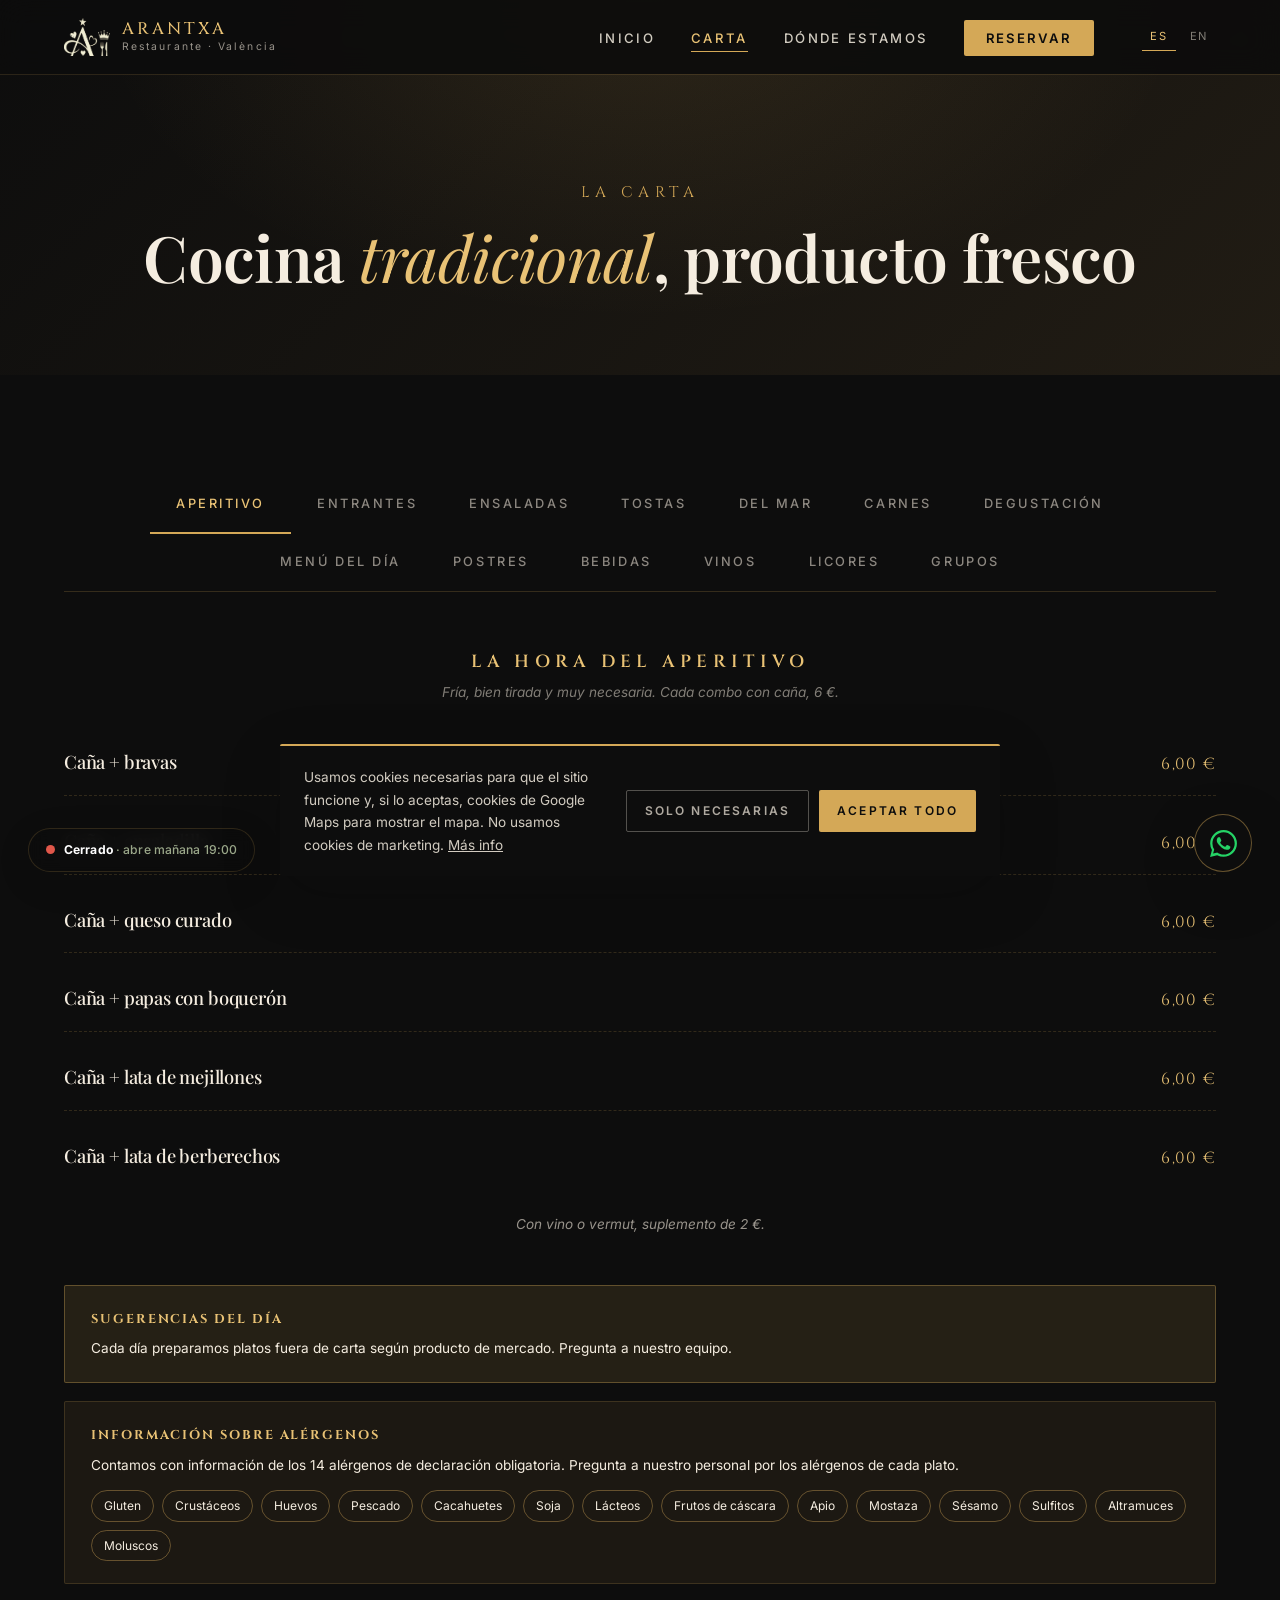
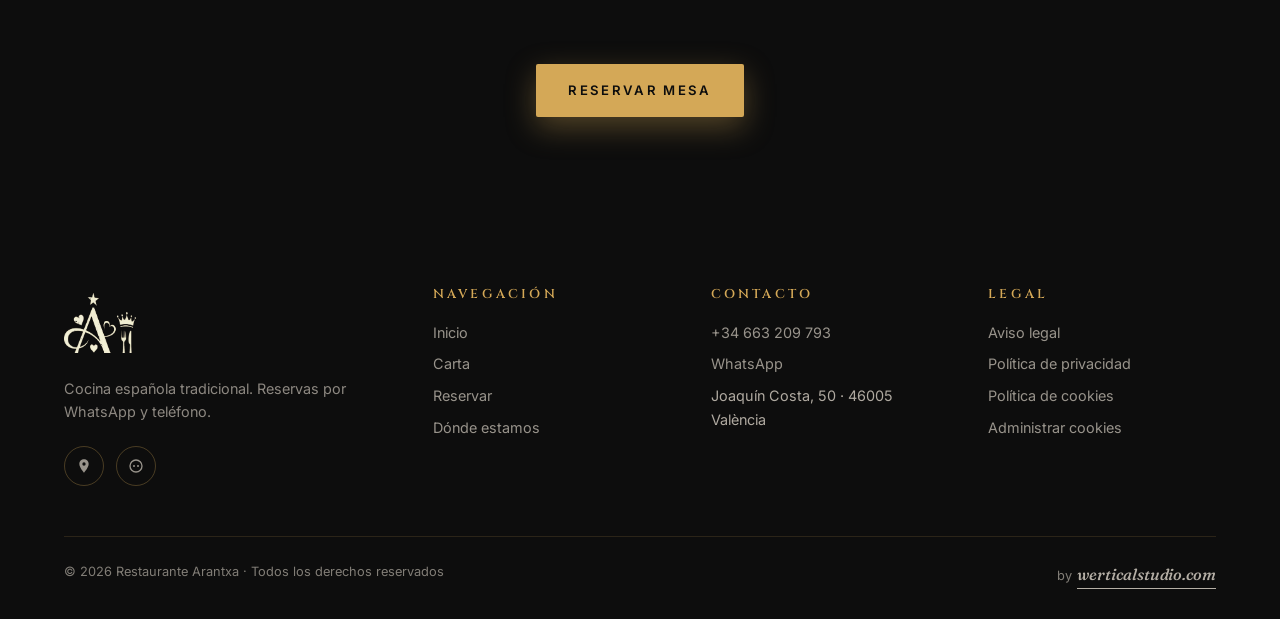
==== commit 29e1fa9d: "Añade plato de scamorza, menú del día y pestaña correspondiente" ====
--- a/carta.html
+++ b/carta.html
@@ -59,7 +59,9 @@
           { "@type": "MenuItem", "name": "Tabla mixta de jamón ibérico y queso curado", "offers": { "@type": "Offer", "price": "18.00", "priceCurrency": "EUR" } },
           { "@type": "MenuItem", "name": "Huevos rotos con jamón ibérico", "offers": { "@type": "Offer", "price": "12.00", "priceCurrency": "EUR" } },
           { "@type": "MenuItem", "name": "Croquetas caseras de cocido (6 unidades)", "offers": { "@type": "Offer", "price": "15.00", "priceCurrency": "EUR" } },
-          { "@type": "MenuItem", "name": "Cecina de León con burrata de pistacho, pesto y rúcula", "offers": { "@type": "Offer", "price": "20.00", "priceCurrency": "EUR" } }
+          { "@type": "MenuItem", "name": "Cecina de León con burrata de pistacho, pesto y rúcula", "offers": { "@type": "Offer", "price": "20.00", "priceCurrency": "EUR" } },
+          { "@type": "MenuItem", "name": "Torreznos de Soria", "offers": { "@type": "Offer", "price": "15.00", "priceCurrency": "EUR" } },
+          { "@type": "MenuItem", "name": "Scamorza ahumada a la plancha con papas arrugadas y mojos canarios", "offers": { "@type": "Offer", "price": "12.00", "priceCurrency": "EUR" } }
         ]
       },
       {
@@ -92,12 +94,12 @@
         "name": "Carnes",
         "hasMenuItem": [
           { "@type": "MenuItem", "name": "Burger de angus con foie y cebolla caramelizada", "offers": { "@type": "Offer", "price": "15.00", "priceCurrency": "EUR" } },
-          { "@type": "MenuItem", "name": "Torreznos de Soria", "offers": { "@type": "Offer", "price": "15.00", "priceCurrency": "EUR" } },
           { "@type": "MenuItem", "name": "Entraña a la plancha con chimichurri y papitas baby", "offers": { "@type": "Offer", "price": "18.00", "priceCurrency": "EUR" } },
           { "@type": "MenuItem", "name": "Abanico ibérico con patatas, huevo y padrón", "offers": { "@type": "Offer", "price": "20.00", "priceCurrency": "EUR" } },
           { "@type": "MenuItem", "name": "Cachopo con patatas fritas y pimientos del piquillo", "offers": { "@type": "Offer", "price": "26.00", "priceCurrency": "EUR" } },
           { "@type": "MenuItem", "name": "Steak tartar de solomillo de ternera (200 g)", "offers": { "@type": "Offer", "price": "20.00", "priceCurrency": "EUR" } },
-          { "@type": "MenuItem", "name": "Entrecot trinchado con patatas y padrón", "offers": { "@type": "Offer", "price": "25.00", "priceCurrency": "EUR" } }
+          { "@type": "MenuItem", "name": "Entrecot trinchado con patatas y padrón", "offers": { "@type": "Offer", "price": "25.00", "priceCurrency": "EUR" } },
+          { "@type": "MenuItem", "name": "Chuletón de vaca Frisona madurada +30 días (500-600 g) con patatas fritas y pimientos del padrón", "offers": { "@type": "Offer", "price": "38.00", "priceCurrency": "EUR" } }
         ]
       },
       {
@@ -112,6 +114,13 @@
         "name": "Menú degustación",
         "hasMenuItem": [
           { "@type": "MenuItem", "name": "Menú degustación Arantxa (mín. 2 personas)", "description": "Cuatro pases: patatas bravas · tomate rosa del Perelló con ventresca y aguacate · calamarcitos a la andaluza · entraña con chimichurri y papitas baby. Se abre con pan con tomate y alioli y se cierra con postre y chupito. No incluye bebida ni café.", "offers": { "@type": "Offer", "price": "27.90", "priceCurrency": "EUR" } }
+        ]
+      },
+      {
+        "@type": "MenuSection",
+        "name": "Menú del día",
+        "hasMenuItem": [
+          { "@type": "MenuItem", "name": "Menú del día (martes a viernes)", "description": "Primer plato, segundo plato, bebida, postre y café.", "offers": { "@type": "Offer", "price": "20.00", "priceCurrency": "EUR" } }
         ]
       },
       {
@@ -212,6 +221,7 @@
       <button data-tab="mar" role="tab" data-i18n="tab.mar">Del mar</button>
       <button data-tab="carnes" role="tab" data-i18n="tab.carnes">Carnes</button>
       <button data-tab="degustacion" role="tab" data-i18n="tab.degustacion">Degustación</button>
+      <button data-tab="menudia" role="tab" data-i18n="tab.menudia">Menú del día</button>
       <button data-tab="postres" role="tab" data-i18n="tab.postres">Postres</button>
       <button data-tab="bebidas" role="tab" data-i18n="tab.bebidas">Bebidas</button>
       <button data-tab="vinos" role="tab" data-i18n="tab.vinos">Vinos</button>
@@ -237,6 +247,8 @@
         <div class="carta-row"><div class="carta-row-main"><h4 data-i18n="m.huevos">Huevos rotos con jamón ibérico</h4></div><span class="carta-row-price">12,00 €</span></div>
         <div class="carta-row"><div class="carta-row-main"><h4 data-i18n="m.croquetas">Croquetas caseras de cocido (6 unidades)</h4></div><span class="carta-row-price">15,00 €</span></div>
         <div class="carta-row"><div class="carta-row-main"><h4 data-i18n="m.cecina">Cecina de León con burrata de pistacho, pesto y rúcula</h4></div><span class="carta-row-price">20,00 €</span></div>
+        <div class="carta-row"><div class="carta-row-main"><h4 data-i18n="tx.torreznos">Torreznos de Soria</h4></div><span class="carta-row-price">15,00 €</span></div>
+        <div class="carta-row"><div class="carta-row-main"><h4>Scamorza ahumada a la plancha con papas arrugadas y mojos canarios</h4></div><span class="carta-row-price">12,00 €</span></div>
       </div>
     </div>
 
@@ -285,12 +297,12 @@
       </div>
       <div class="carta-list">
         <div class="carta-row"><div class="carta-row-main"><h4 data-i18n="tx.burger">Burger de angus con foie y cebolla caramelizada</h4></div><span class="carta-row-price">15,00 €</span></div>
-        <div class="carta-row"><div class="carta-row-main"><h4 data-i18n="tx.torreznos">Torreznos de Soria</h4></div><span class="carta-row-price">15,00 €</span></div>
         <div class="carta-row"><div class="carta-row-main"><h4 data-i18n="m.entrana">Entraña a la plancha con chimichurri y papitas baby</h4></div><span class="carta-row-price">18,00 €</span></div>
         <div class="carta-row"><div class="carta-row-main"><h4 data-i18n="m.abanico">Abanico ibérico con patatas, huevo y padrón</h4></div><span class="carta-row-price">20,00 €</span></div>
         <div class="carta-row"><div class="carta-row-main"><h4 data-i18n="m.cachopo">Cachopo con patatas fritas y pimientos del piquillo</h4></div><span class="carta-row-price">26,00 €</span></div>
         <div class="carta-row"><div class="carta-row-main"><h4 data-i18n="m.steak">Steak tartar de solomillo de ternera (200 g)</h4></div><span class="carta-row-price">20,00 €</span></div>
         <div class="carta-row"><div class="carta-row-main"><h4 data-i18n="tx.entrecot">Entrecot trinchado con patatas y padrón</h4></div><span class="carta-row-price">25,00 €</span></div>
+        <div class="carta-row"><div class="carta-row-main"><h4 data-i18n="tx.chuleton">Chuletón de vaca Frisona madurada +30 días</h4><p data-i18n="tx.chuleton.d">500-600 g · con patatas fritas y pimientos del padrón.</p></div><span class="carta-row-price">38,00 €</span></div>
       </div>
     </div>
 
@@ -314,6 +326,21 @@
         <div class="carta-row"><div class="carta-row-main"><h4 data-i18n="deg.p4">4 · Entraña con chimichurri y papitas baby</h4></div></div>
       </div>
       <p style="text-align:center;margin-top:26px;color:rgba(245,237,224,0.6);font-size:.85rem;font-style:italic" data-i18n="deg.extra">Se abre con pan con tomate y alioli, y se cierra con postre y chupito de la casa.</p>
+    </div>
+
+    <!-- MENÚ DEL DÍA -->
+    <div class="carta-panel" id="panel-menudia">
+      <div class="carta-cat-head">
+        <h3 data-i18n="cat.menudia.title">Menú del día</h3>
+        <p data-i18n="cat.menudia.intro">De martes a viernes.</p>
+      </div>
+      <div style="text-align:center;margin-bottom:40px">
+        <div style="display:inline-flex;align-items:baseline;gap:10px;font-family:var(--serif);color:var(--gold-bright)">
+          <span style="font-size:3.4rem;line-height:1;font-weight:600">20</span>
+          <span style="font-size:.85rem;letter-spacing:.18em;text-transform:uppercase;color:rgba(245,237,224,0.6)">€ / persona</span>
+        </div>
+        <p style="margin-top:14px;color:rgba(245,237,224,0.6);font-size:.85rem;font-style:italic" data-i18n="cat.menudia.incluye">Primer plato, segundo plato, bebida, postre y café.</p>
+      </div>
     </div>
 
     <!-- POSTRES -->
@@ -354,15 +381,6 @@
             <div class="carta-row"><div class="carta-row-main"><h4 data-i18n="tx.agua">Agua Lanjarón · Agua con gas</h4></div><span class="carta-row-price">2,80 €</span></div>
             <div class="carta-row"><div class="carta-row-main"><h4 data-i18n="tx.zumo">Zumo de piña / melocotón</h4></div><span class="carta-row-price">2,20 €</span></div>
           </div>
-
-          <h4 style="font-family:var(--display);color:var(--gold-bright);letter-spacing:.25em;text-transform:uppercase;font-size:.85rem;margin:30px 0 18px" data-i18n="tx.sh.cervezas">Cervezas</h4>
-          <div class="carta-list">
-            <div class="carta-row"><div class="carta-row-main"><h4 data-i18n="tx.cana">Águila 1900 · caña</h4></div><span class="carta-row-price">2,20 €</span></div>
-            <div class="carta-row"><div class="carta-row-main"><h4 data-i18n="tx.doble">Águila 1900 · doble</h4></div><span class="carta-row-price">3,00 €</span></div>
-            <div class="carta-row"><div class="carta-row-main"><h4 data-i18n="tx.jarra">Jarra</h4></div><span class="carta-row-price">4,00 €</span></div>
-            <div class="carta-row"><div class="carta-row-main"><h4>Amstel · Heineken · La rubia · Radler</h4><p data-i18n="tx.tercio">Tercio.</p></div><span class="carta-row-price">3,00 €</span></div>
-            <div class="carta-row"><div class="carta-row-main"><h4>Amstel Oro · Amstel Oro 0,0</h4><p data-i18n="tx.tercio">Tercio.</p></div><span class="carta-row-price">3,20 €</span></div>
-          </div>
         </div>
         <div>
           <h4 style="font-family:var(--display);color:var(--gold-bright);letter-spacing:.25em;text-transform:uppercase;font-size:.85rem;margin-bottom:18px" data-i18n="tx.sh.cafes">Cafés e infusiones</h4>
@@ -375,7 +393,25 @@
             <div class="carta-row"><div class="carta-row-main"><h4>Cremaet</h4></div><span class="carta-row-price">2,80 €</span></div>
             <div class="carta-row"><div class="carta-row-main"><h4 data-i18n="tx.infusiones">Infusiones</h4></div><span class="carta-row-price">2,00 €</span></div>
           </div>
-
+        </div>
+        <div>
+          <h4 style="font-family:var(--display);color:var(--gold-bright);letter-spacing:.25em;text-transform:uppercase;font-size:.85rem;margin-bottom:18px" data-i18n="tx.sh.cervezas">Cervezas</h4>
+          <div class="carta-list">
+            <div class="carta-row"><div class="carta-row-main"><h4>Caña Mahou 5 Estrellas</h4></div><span class="carta-row-price">3,00 €</span></div>
+            <div class="carta-row"><div class="carta-row-main"><h4>Doble Mahou 5 Estrellas</h4></div><span class="carta-row-price">3,40 €</span></div>
+            <div class="carta-row"><div class="carta-row-main"><h4>Tercio Alhambra Verde</h4></div><span class="carta-row-price">3,80 €</span></div>
+            <div class="carta-row"><div class="carta-row-main"><h4>Tercio Mahou 5 Estrellas</h4></div><span class="carta-row-price">3,20 €</span></div>
+            <div class="carta-row"><div class="carta-row-main"><h4>Tercio Mahou Maestra (tostada)</h4></div><span class="carta-row-price">3,40 €</span></div>
+            <div class="carta-row"><div class="carta-row-main"><h4>Tercio Mahou Radler</h4></div><span class="carta-row-price">3,00 €</span></div>
+            <div class="carta-row"><div class="carta-row-main"><h4>Tercio Mahou 0,0% Tostada</h4></div><span class="carta-row-price">3,40 €</span></div>
+          </div>
+        </div>
+        <div>
+          <h4 style="font-family:var(--display);color:var(--gold-bright);letter-spacing:.25em;text-transform:uppercase;font-size:.85rem;margin-bottom:18px" data-i18n="tx.sh.vermuts">Vermuts</h4>
+          <div class="carta-list">
+            <div class="carta-row"><div class="carta-row-main"><h4 data-i18n="tx.vermut">Vermut (blanco / tinto)</h4></div><span class="carta-row-price">4,00 €</span></div>
+            <div class="carta-row"><div class="carta-row-main"><h4>Vermut Lustau</h4></div><span class="carta-row-price">4,50 €</span></div>
+          </div>
         </div>
       </div>
     </div>
@@ -384,14 +420,12 @@
     <div class="carta-panel" id="panel-licores">
       <div class="carta-cat-head">
         <h3 data-i18n="cat.licores.title">Licores y digestivos</h3>
-        <p data-i18n="cat.licores.intro">Vermuts, licores, copas y digestivos en copa de balón, con mucho hielo.</p>
+        <p data-i18n="cat.licores.intro">Licores, copas y digestivos en copa de balón, con mucho hielo.</p>
       </div>
       <div class="carta-panel-grid">
         <div>
           <h4 style="font-family:var(--display);color:var(--gold-bright);letter-spacing:.25em;text-transform:uppercase;font-size:.85rem;margin-bottom:18px" data-i18n="tx.sh.licores">Licores y copas</h4>
           <div class="carta-list">
-            <div class="carta-row"><div class="carta-row-main"><h4 data-i18n="tx.vermut">Vermut (blanco / tinto)</h4></div><span class="carta-row-price">4,00 €</span></div>
-            <div class="carta-row"><div class="carta-row-main"><h4>Vermut Lustau</h4></div><span class="carta-row-price">4,50 €</span></div>
             <div class="carta-row"><div class="carta-row-main"><h4>Pacharán</h4></div><span class="carta-row-price">3,80 €</span></div>
             <div class="carta-row"><div class="carta-row-main"><h4 data-i18n="tx.licorhierbas">Licor de hierbas</h4></div><span class="carta-row-price">4,00 €</span></div>
             <div class="carta-row"><div class="carta-row-main"><h4 data-i18n="tx.cremaorujo">Crema de orujo</h4></div><span class="carta-row-price">4,00 €</span></div>
@@ -444,23 +478,33 @@
         <div>
           <h4 style="font-family:var(--display);color:var(--gold-bright);letter-spacing:.25em;text-transform:uppercase;font-size:.85rem;margin-bottom:18px" data-i18n="tx.sh.tintos">Tintos</h4>
           <div class="carta-list">
-            <div class="carta-row"><div class="carta-row-main"><h4>Baigorri crianza</h4><p data-i18n="tx.v.baigorri">D.O. Rioja · Tempranillo · 14 meses en barrica.</p></div><span class="carta-row-price">22,00 €</span></div>
-            <div class="carta-row"><div class="carta-row-main"><h4>Valdehermoso crianza</h4><p data-i18n="tx.v.valdehermoso">D.O. Ribera del Duero · Tinta del País · 18 meses en barrica.</p></div><span class="carta-row-price">23,00 €</span></div>
-            <div class="carta-row"><div class="carta-row-main"><h4>Carmelo Rodero 9 meses</h4><p data-i18n="tx.v.rodero">D.O. Ribera del Duero · Tinta fina · 9 meses en barrica.</p></div><span class="carta-row-price">24,00 €</span></div>
+            <div class="carta-row"><div class="carta-row-main"><h4>Valdehermoso crianza</h4><p data-i18n="tx.v.valdehermoso">D.O. Ribera del Duero · Tinta del País · 18 meses en barrica.</p></div><span class="carta-row-price">25,00 €</span></div>
+            <div class="carta-row"><div class="carta-row-main"><h4>Carmelo Rodero 9 meses</h4><p data-i18n="tx.v.rodero">D.O. Ribera del Duero · Tinta fina · 9 meses en barrica.</p></div><span class="carta-row-price">26,00 €</span></div>
             <div class="carta-row"><div class="carta-row-main"><h4>Lía</h4><p data-i18n="tx.v.lia">D.O. Ribera del Duero · Tinta fina.</p></div><span class="carta-row-price">19,00 €</span></div>
-            <div class="carta-row"><div class="carta-row-main"><h4>Tarima Hill</h4><p data-i18n="tx.v.tarima">D.O. Alicante · Monastrell · 14 meses en barrica.</p></div><span class="carta-row-price">21,00 €</span></div>
+            <div class="carta-row"><div class="carta-row-main"><h4>Tarima Hill</h4><p data-i18n="tx.v.tarima">D.O. Alicante · Monastrell · 14 meses en barrica.</p></div><span class="carta-row-price">23,00 €</span></div>
             <div class="carta-row"><div class="carta-row-main"><h4>Bobal en Calma</h4><p data-i18n="tx.v.bobal">D.O. Utiel-Requena · Bobal · 9 meses en barrica.</p></div><span class="carta-row-price">19,00 €</span></div>
-            <div class="carta-row"><div class="carta-row-main"><h4>Venta del Puerto Nº12</h4><p data-i18n="tx.v.venta">D.O. Valencia · Tempranillo, Cabernet, Merlot, Syrah · 12 meses en barrica.</p></div><span class="carta-row-price">21,00 €</span></div>
+            <div class="carta-row"><div class="carta-row-main"><h4>Venta del Puerto Nº12</h4><p data-i18n="tx.v.venta">D.O. Valencia · Tempranillo, Cabernet, Merlot, Syrah · 12 meses en barrica.</p></div><span class="carta-row-price">23,00 €</span></div>
+            <div class="carta-row"><div class="carta-row-main"><h4>La Candelera</h4><p>D.O. Rioja.</p></div><span class="carta-row-price">25,00 €</span></div>
+            <div class="carta-row"><div class="carta-row-main"><h4>Montebaco Crianza</h4><p>D.O. Ribera del Duero · Tinta fina.</p></div><span class="carta-row-price">27,00 €</span></div>
+            <div class="carta-row"><div class="carta-row-main"><h4>El Rincón de los Enebros</h4><p>D.O.Ca Rioja · Tempranillo, Garnacha.</p></div><span class="carta-row-price">24,00 €</span></div>
+            <div class="carta-row"><div class="carta-row-main"><h4>Pago de los Capellanes Crianza</h4><p>D.O. Ribera del Duero · Tinta fina.</p></div><span class="carta-row-price">26,00 €</span></div>
+            <div class="carta-row"><div class="carta-row-main"><h4>Casa Los Frailes Bilogía</h4><p>D.O. Utiel-Requena · Monastrell, Syrah.</p></div><span class="carta-row-price">20,00 €</span></div>
+            <div class="carta-row"><div class="carta-row-main"><h4>Pago de los Balagueses Syrah 2022</h4><p>Vino de Pago · Syrah.</p></div><span class="carta-row-price">32,00 €</span></div>
           </div>
         </div>
         <div>
           <h4 style="font-family:var(--display);color:var(--gold-bright);letter-spacing:.25em;text-transform:uppercase;font-size:.85rem;margin-bottom:18px" data-i18n="tx.sh.blancos">Blancos · Rosados · Cavas</h4>
           <div class="carta-list">
-            <div class="carta-row"><div class="carta-row-main"><h4>Excellens verdejo</h4><p>D.O. Rueda · Verdejo.</p></div><span class="carta-row-price">18,00 €</span></div>
-            <div class="carta-row"><div class="carta-row-main"><h4>Triay</h4><p>D.O. Monterrey · Godello, Treixadura.</p></div><span class="carta-row-price">19,00 €</span></div>
+            <div class="carta-row"><div class="carta-row-main"><h4>Excellens verdejo</h4><p>D.O. Rueda · Verdejo.</p></div><span class="carta-row-price">20,00 €</span></div>
+            <div class="carta-row"><div class="carta-row-main"><h4>Verdejo de la Casa</h4><p>Torres Verdeo · D.O. Rueda · Verdejo.</p></div><span class="carta-row-price">18,00 €</span></div>
+            <div class="carta-row"><div class="carta-row-main"><h4>Godello de la Casa</h4><p>Lagar de Deuses · D.O. Monterrei · Godello.</p></div><span class="carta-row-price">18,00 €</span></div>
+            <div class="carta-row"><div class="carta-row-main"><h4>Casa las Locas</h4><p>D.O. Rías Baixas · Albariño.</p></div><span class="carta-row-price">22,00 €</span></div>
+            <div class="carta-row"><div class="carta-row-main"><h4>Triay</h4><p>D.O. Monterrey · Godello, Treixadura.</p></div><span class="carta-row-price">20,00 €</span></div>
             <div class="carta-row"><div class="carta-row-main"><h4>N 12</h4><p>D.O. Monterrey.</p></div><span class="carta-row-price">20,00 €</span></div>
             <div class="carta-row"><div class="carta-row-main"><h4 data-i18n="tx.liarosado">Lía rosado</h4><p>Tempranillo / Garnacha.</p></div><span class="carta-row-price">19,00 €</span></div>
-            <div class="carta-row"><div class="carta-row-main"><h4>Dominio de la Vega Vintage</h4><p data-i18n="tx.v.dominio">Cava · Brut nature · Macabeo.</p></div><span class="carta-row-price">19,00 €</span></div>
+            <div class="carta-row"><div class="carta-row-main"><h4>Dominio de la Vega Vintage</h4><p data-i18n="tx.v.dominio">Cava · Brut nature · Macabeo.</p></div><span class="carta-row-price">20,00 €</span></div>
+            <div class="carta-row"><div class="carta-row-main"><h4>Kripta</h4><p>Cava.</p></div><span class="carta-row-price">22,00 €</span></div>
+            <div class="carta-row"><div class="carta-row-main"><h4>Agustí Torelló</h4><p>Cava · Brut Reserva.</p></div><span class="carta-row-price">22,00 €</span></div>
           </div>
 
           <h4 style="font-family:var(--display);color:var(--gold-bright);letter-spacing:.25em;text-transform:uppercase;font-size:.85rem;margin:30px 0 18px" data-i18n="tx.sh.copa">Vinos por copa</h4>
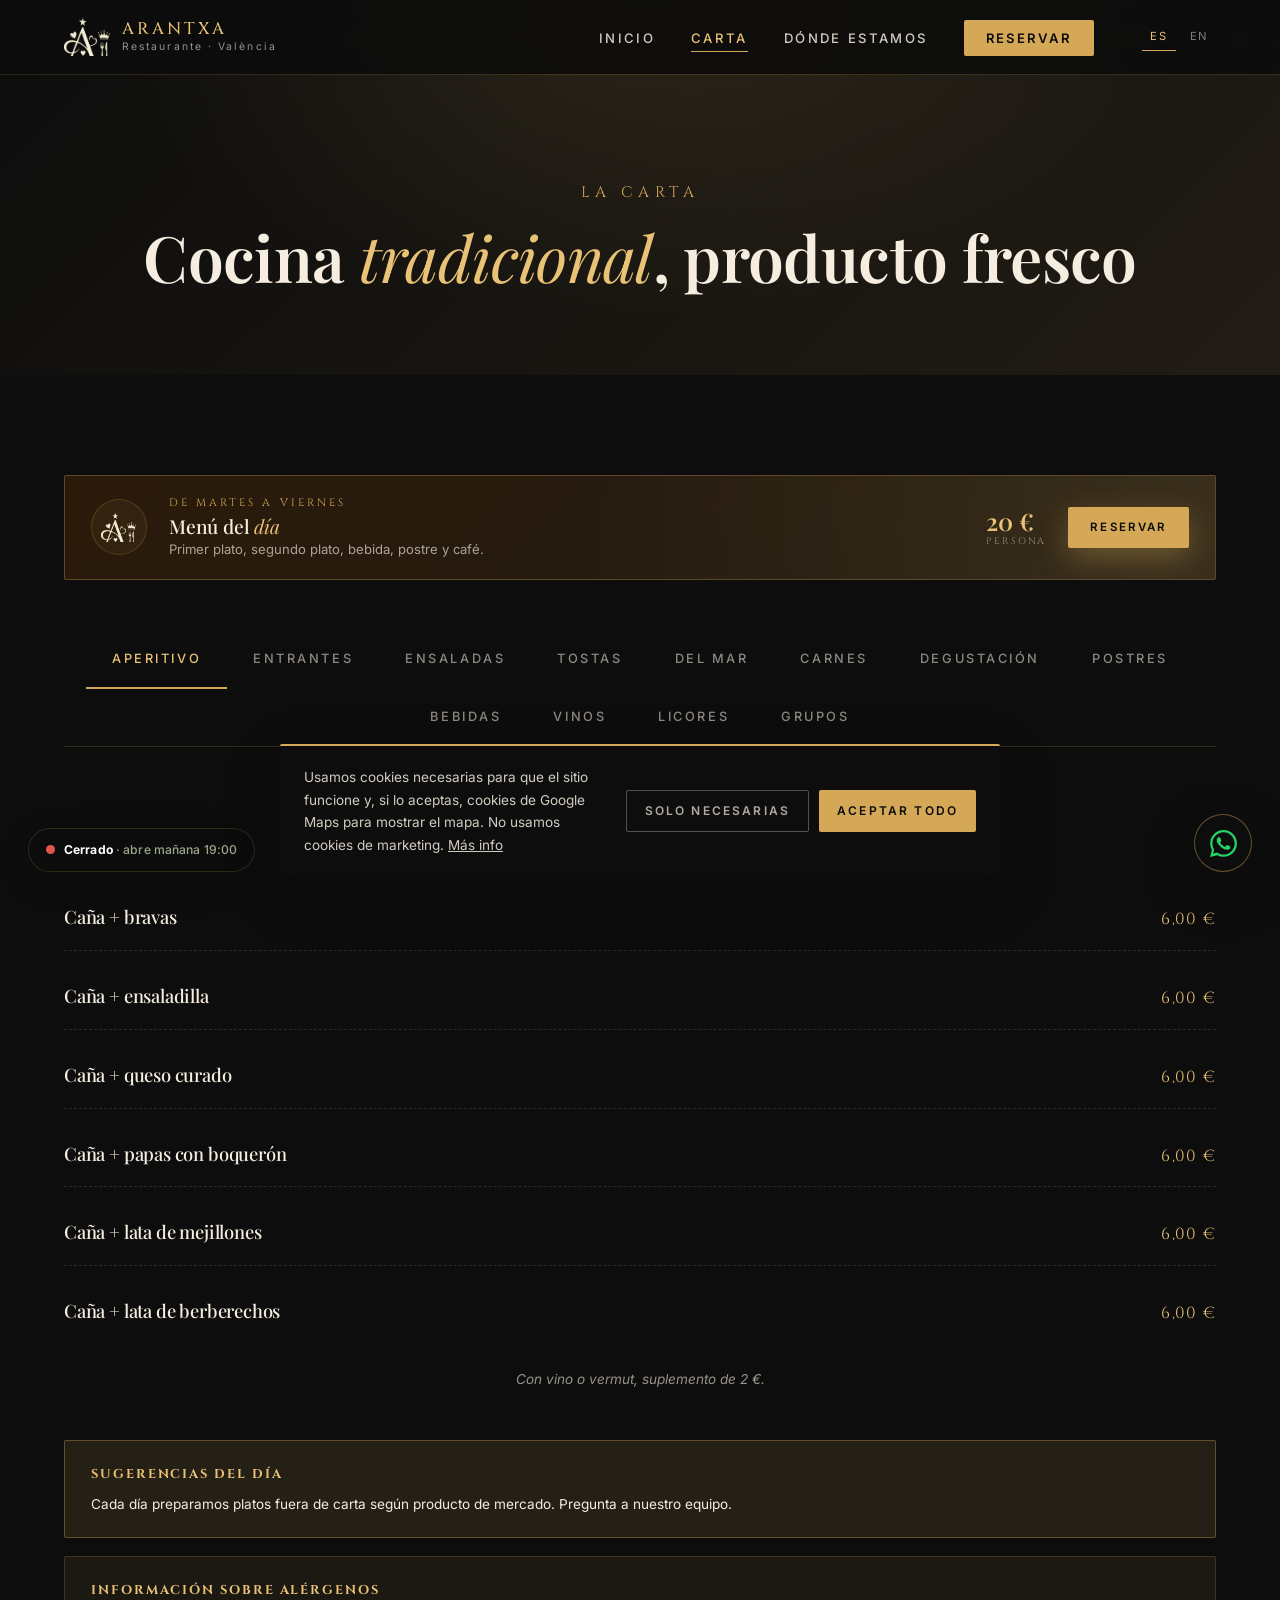
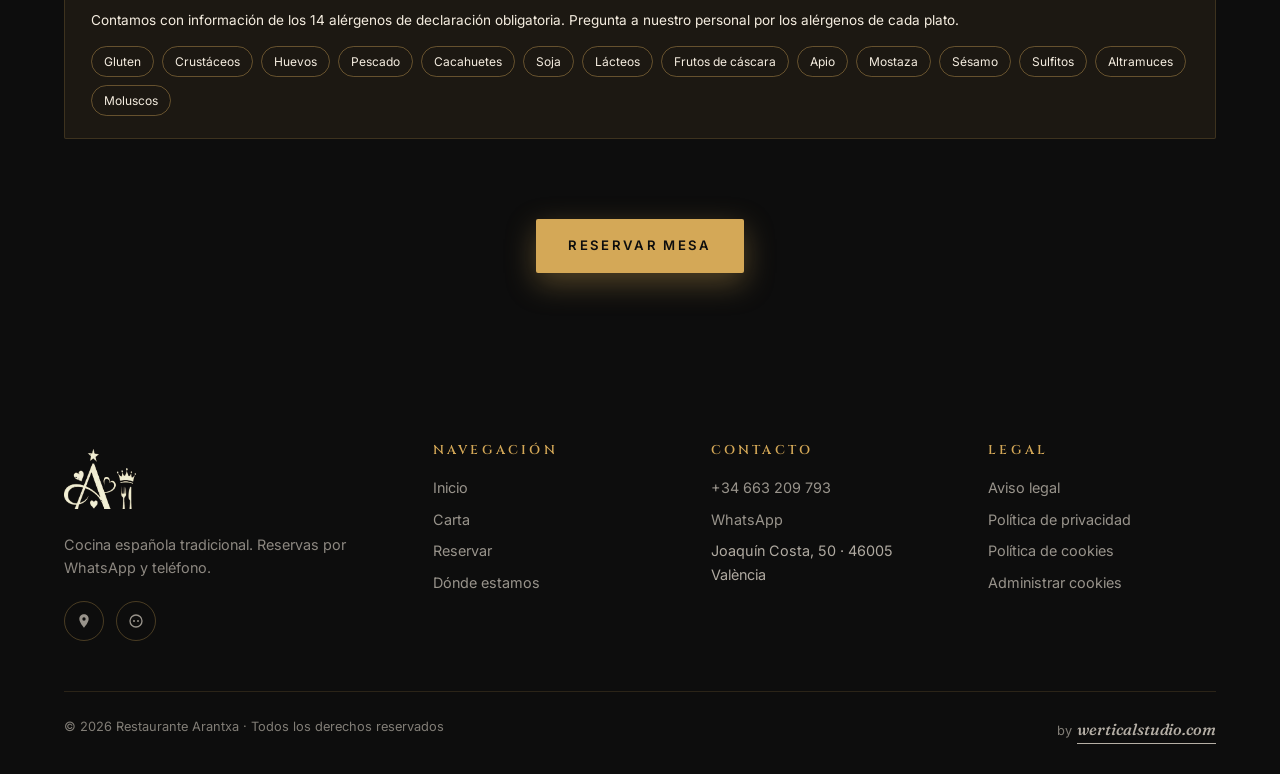
==== commit 627bbb87: "Menú del día como banner fijo arriba, en vez de pestaña" ====
--- a/carta.html
+++ b/carta.html
@@ -212,6 +212,18 @@
     </div>
     -->
 
+    <!-- Menú del día slim banner -->
+    <div class="cocido-strip">
+      <div class="cocido-strip-logo" role="img" aria-label="Restaurante Arantxa"></div>
+      <div class="cocido-strip-body">
+        <div class="cocido-strip-eyebrow" data-i18n="menudiaStrip.eyebrow">De martes a viernes</div>
+        <h3 data-i18n="menudiaStrip.title">Menú del <em>día</em></h3>
+        <p data-i18n="menudiaStrip.desc">Primer plato, segundo plato, bebida, postre y café.</p>
+      </div>
+      <span class="cocido-strip-price">20 €<small data-i18n="menudiaStrip.unit">persona</small></span>
+      <a href="reservar.html" class="btn btn-primary" data-i18n="menudiaStrip.cta">Reservar</a>
+    </div>
+
     <div class="carta-tabs" role="tablist">
       <!-- Almuerzos/desayunos ocultos temporalmente: mediodía solo con reserva previa -->
       <button data-tab="aperitivo" class="active" role="tab" data-i18n="tab.aperitivo">Aperitivo</button>
@@ -221,7 +233,6 @@
       <button data-tab="mar" role="tab" data-i18n="tab.mar">Del mar</button>
       <button data-tab="carnes" role="tab" data-i18n="tab.carnes">Carnes</button>
       <button data-tab="degustacion" role="tab" data-i18n="tab.degustacion">Degustación</button>
-      <button data-tab="menudia" role="tab" data-i18n="tab.menudia">Menú del día</button>
       <button data-tab="postres" role="tab" data-i18n="tab.postres">Postres</button>
       <button data-tab="bebidas" role="tab" data-i18n="tab.bebidas">Bebidas</button>
       <button data-tab="vinos" role="tab" data-i18n="tab.vinos">Vinos</button>
@@ -326,21 +337,6 @@
         <div class="carta-row"><div class="carta-row-main"><h4 data-i18n="deg.p4">4 · Entraña con chimichurri y papitas baby</h4></div></div>
       </div>
       <p style="text-align:center;margin-top:26px;color:rgba(245,237,224,0.6);font-size:.85rem;font-style:italic" data-i18n="deg.extra">Se abre con pan con tomate y alioli, y se cierra con postre y chupito de la casa.</p>
-    </div>
-
-    <!-- MENÚ DEL DÍA -->
-    <div class="carta-panel" id="panel-menudia">
-      <div class="carta-cat-head">
-        <h3 data-i18n="cat.menudia.title">Menú del día</h3>
-        <p data-i18n="cat.menudia.intro">De martes a viernes.</p>
-      </div>
-      <div style="text-align:center;margin-bottom:40px">
-        <div style="display:inline-flex;align-items:baseline;gap:10px;font-family:var(--serif);color:var(--gold-bright)">
-          <span style="font-size:3.4rem;line-height:1;font-weight:600">20</span>
-          <span style="font-size:.85rem;letter-spacing:.18em;text-transform:uppercase;color:rgba(245,237,224,0.6)">€ / persona</span>
-        </div>
-        <p style="margin-top:14px;color:rgba(245,237,224,0.6);font-size:.85rem;font-style:italic" data-i18n="cat.menudia.incluye">Primer plato, segundo plato, bebida, postre y café.</p>
-      </div>
     </div>
 
     <!-- POSTRES -->
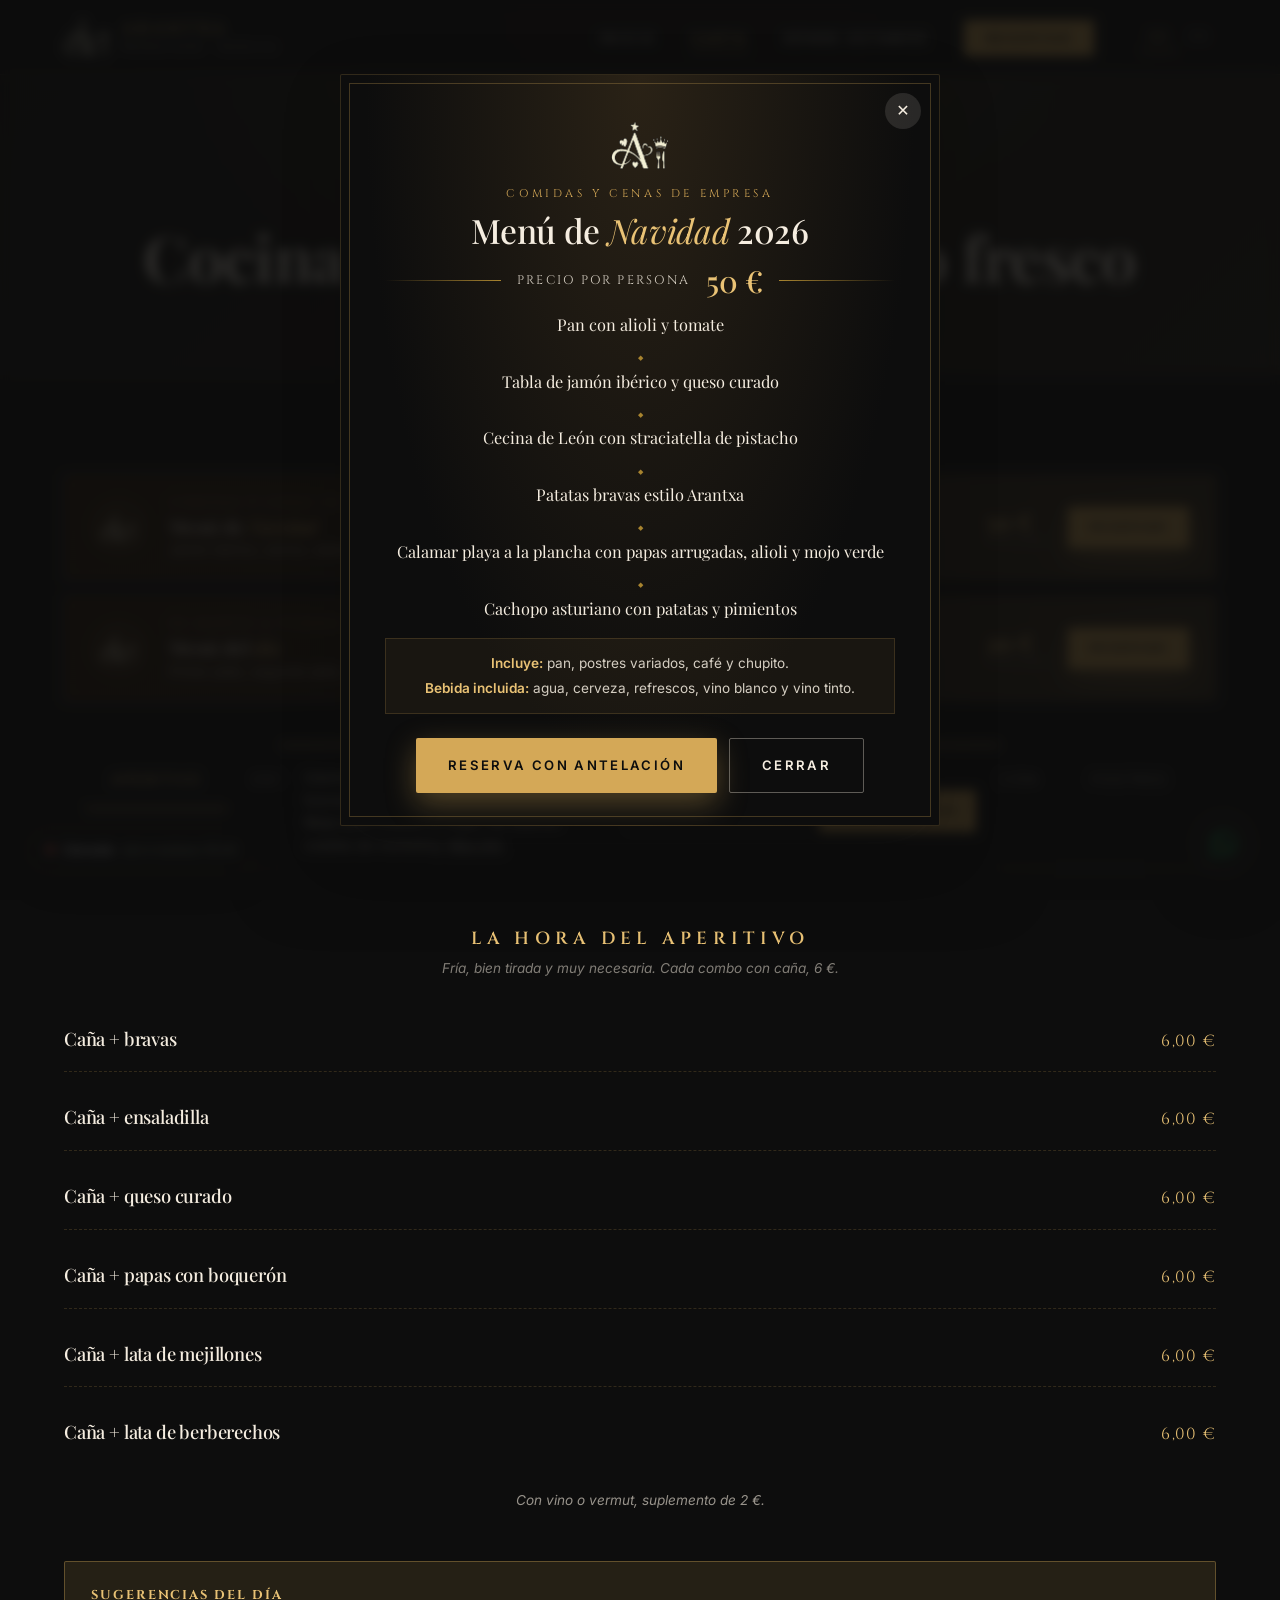
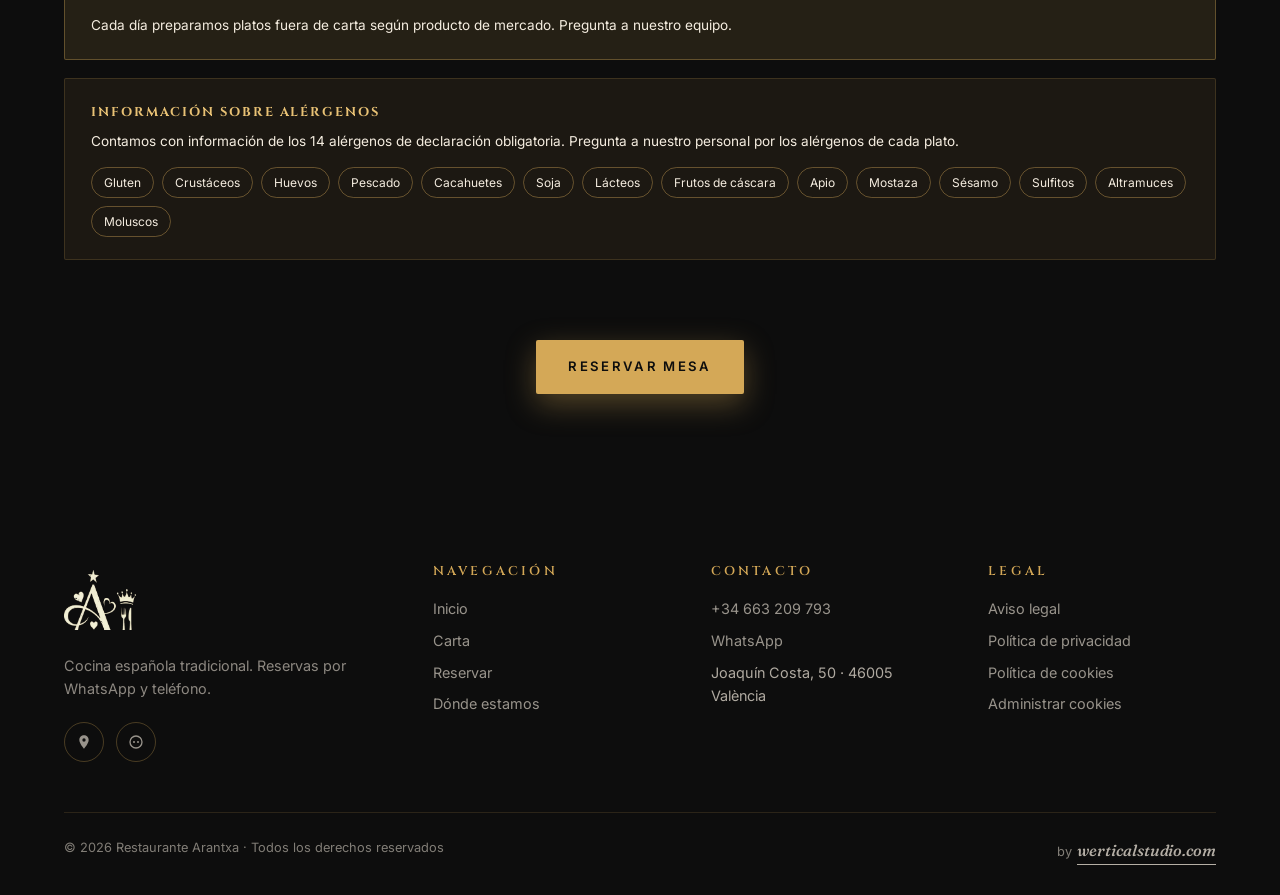
==== commit ce852c14: "Menú de Navidad 2026: aviso al entrar, fila en carta y opción en reservas (hasta 24 dic) Co-Authored" ====
--- a/carta.html
+++ b/carta.html
@@ -212,6 +212,18 @@
     </div>
     -->
 
+    <!-- Menú de Navidad slim banner (visible hasta el 24/12/2026, ver setupXmasStrip en app.js) -->
+    <div class="cocido-strip xmas-strip" id="xmasStrip" hidden>
+      <div class="cocido-strip-logo" role="img" aria-label="Restaurante Arantxa"></div>
+      <div class="cocido-strip-body">
+        <div class="cocido-strip-eyebrow" data-i18n="xmasStrip.eyebrow">Comidas y cenas de empresa</div>
+        <h3 data-i18n="xmasStrip.title">Menú de <em>Navidad</em></h3>
+        <p data-i18n="xmasStrip.desc">Jamón ibérico, cecina, calamar, cachopo, postres, café, chupito y bebida incluida.</p>
+      </div>
+      <span class="cocido-strip-price">50 €<small data-i18n="xmasStrip.unit">persona</small></span>
+      <a href="reservar.html" class="btn btn-primary" data-i18n="xmasStrip.cta">Reservar</a>
+    </div>
+
     <!-- Menú del día slim banner -->
     <div class="cocido-strip">
       <div class="cocido-strip-logo" role="img" aria-label="Restaurante Arantxa"></div>
@@ -474,33 +486,30 @@
         <div>
           <h4 style="font-family:var(--display);color:var(--gold-bright);letter-spacing:.25em;text-transform:uppercase;font-size:.85rem;margin-bottom:18px" data-i18n="tx.sh.tintos">Tintos</h4>
           <div class="carta-list">
-            <div class="carta-row"><div class="carta-row-main"><h4>Valdehermoso crianza</h4><p data-i18n="tx.v.valdehermoso">D.O. Ribera del Duero · Tinta del País · 18 meses en barrica.</p></div><span class="carta-row-price">25,00 €</span></div>
+            <div class="carta-row"><div class="carta-row-main"><h4>Valdehermoso Crianza</h4><p data-i18n="tx.v.valdehermoso">D.O. Ribera del Duero · Tinta del País · 18 meses en barrica.</p></div><span class="carta-row-price">25,00 €</span></div>
             <div class="carta-row"><div class="carta-row-main"><h4>Carmelo Rodero 9 meses</h4><p data-i18n="tx.v.rodero">D.O. Ribera del Duero · Tinta fina · 9 meses en barrica.</p></div><span class="carta-row-price">26,00 €</span></div>
-            <div class="carta-row"><div class="carta-row-main"><h4>Lía</h4><p data-i18n="tx.v.lia">D.O. Ribera del Duero · Tinta fina.</p></div><span class="carta-row-price">19,00 €</span></div>
             <div class="carta-row"><div class="carta-row-main"><h4>Tarima Hill</h4><p data-i18n="tx.v.tarima">D.O. Alicante · Monastrell · 14 meses en barrica.</p></div><span class="carta-row-price">23,00 €</span></div>
-            <div class="carta-row"><div class="carta-row-main"><h4>Bobal en Calma</h4><p data-i18n="tx.v.bobal">D.O. Utiel-Requena · Bobal · 9 meses en barrica.</p></div><span class="carta-row-price">19,00 €</span></div>
-            <div class="carta-row"><div class="carta-row-main"><h4>Venta del Puerto Nº12</h4><p data-i18n="tx.v.venta">D.O. Valencia · Tempranillo, Cabernet, Merlot, Syrah · 12 meses en barrica.</p></div><span class="carta-row-price">23,00 €</span></div>
-            <div class="carta-row"><div class="carta-row-main"><h4>La Candelera</h4><p>D.O. Rioja.</p></div><span class="carta-row-price">25,00 €</span></div>
+            <div class="carta-row"><div class="carta-row-main"><h4>La Candelera</h4><p>D.O.Ca. Rioja.</p></div><span class="carta-row-price">25,00 €</span></div>
             <div class="carta-row"><div class="carta-row-main"><h4>Montebaco Crianza</h4><p>D.O. Ribera del Duero · Tinta fina.</p></div><span class="carta-row-price">27,00 €</span></div>
-            <div class="carta-row"><div class="carta-row-main"><h4>El Rincón de los Enebros</h4><p>D.O.Ca Rioja · Tempranillo, Garnacha.</p></div><span class="carta-row-price">24,00 €</span></div>
+            <div class="carta-row"><div class="carta-row-main"><h4>El Rincón de los Enebros</h4><p>D.O.Ca. Rioja · Tempranillo, Garnacha.</p></div><span class="carta-row-price">25,00 €</span></div>
             <div class="carta-row"><div class="carta-row-main"><h4>Pago de los Capellanes Crianza</h4><p>D.O. Ribera del Duero · Tinta fina.</p></div><span class="carta-row-price">26,00 €</span></div>
             <div class="carta-row"><div class="carta-row-main"><h4>Casa Los Frailes Bilogía</h4><p>D.O. Utiel-Requena · Monastrell, Syrah.</p></div><span class="carta-row-price">20,00 €</span></div>
-            <div class="carta-row"><div class="carta-row-main"><h4>Pago de los Balagueses Syrah 2022</h4><p>Vino de Pago · Syrah.</p></div><span class="carta-row-price">32,00 €</span></div>
+            <div class="carta-row"><div class="carta-row-main"><h4>Pago de los Balagueses Syrah</h4><p>Vino de Pago · Syrah.</p></div><span class="carta-row-price">32,00 €</span></div>
           </div>
         </div>
         <div>
-          <h4 style="font-family:var(--display);color:var(--gold-bright);letter-spacing:.25em;text-transform:uppercase;font-size:.85rem;margin-bottom:18px" data-i18n="tx.sh.blancos">Blancos · Rosados · Cavas</h4>
-          <div class="carta-list">
-            <div class="carta-row"><div class="carta-row-main"><h4>Excellens verdejo</h4><p>D.O. Rueda · Verdejo.</p></div><span class="carta-row-price">20,00 €</span></div>
-            <div class="carta-row"><div class="carta-row-main"><h4>Verdejo de la Casa</h4><p>Torres Verdeo · D.O. Rueda · Verdejo.</p></div><span class="carta-row-price">18,00 €</span></div>
-            <div class="carta-row"><div class="carta-row-main"><h4>Godello de la Casa</h4><p>Lagar de Deuses · D.O. Monterrei · Godello.</p></div><span class="carta-row-price">18,00 €</span></div>
-            <div class="carta-row"><div class="carta-row-main"><h4>Casa las Locas</h4><p>D.O. Rías Baixas · Albariño.</p></div><span class="carta-row-price">22,00 €</span></div>
-            <div class="carta-row"><div class="carta-row-main"><h4>Triay</h4><p>D.O. Monterrey · Godello, Treixadura.</p></div><span class="carta-row-price">20,00 €</span></div>
-            <div class="carta-row"><div class="carta-row-main"><h4>N 12</h4><p>D.O. Monterrey.</p></div><span class="carta-row-price">20,00 €</span></div>
-            <div class="carta-row"><div class="carta-row-main"><h4 data-i18n="tx.liarosado">Lía rosado</h4><p>Tempranillo / Garnacha.</p></div><span class="carta-row-price">19,00 €</span></div>
-            <div class="carta-row"><div class="carta-row-main"><h4>Dominio de la Vega Vintage</h4><p data-i18n="tx.v.dominio">Cava · Brut nature · Macabeo.</p></div><span class="carta-row-price">20,00 €</span></div>
-            <div class="carta-row"><div class="carta-row-main"><h4>Kripta</h4><p>Cava.</p></div><span class="carta-row-price">22,00 €</span></div>
-            <div class="carta-row"><div class="carta-row-main"><h4>Agustí Torelló</h4><p>Cava · Brut Reserva.</p></div><span class="carta-row-price">22,00 €</span></div>
+          <h4 style="font-family:var(--display);color:var(--gold-bright);letter-spacing:.25em;text-transform:uppercase;font-size:.85rem;margin-bottom:18px" data-i18n="tx.sh.blancos">Blancos y Cavas</h4>
+          <div class="carta-list">
+            <div class="carta-row"><div class="carta-row-main"><h4>Excellens verdejo</h4><p>D.O. Rueda · Verdejo.</p></div><span class="carta-row-price">22,00 €</span></div>
+            <div class="carta-row"><div class="carta-row-main"><h4>Verdejo de la Casa</h4><p>Torres Verdeo · D.O. Rueda · Verdejo.</p></div><span class="carta-row-price">19,00 €</span></div>
+            <div class="carta-row"><div class="carta-row-main"><h4>Godello de la Casa</h4><p>Lagar de Deuses · D.O. Monterrei · Godello.</p></div><span class="carta-row-price">19,00 €</span></div>
+            <div class="carta-row"><div class="carta-row-main"><h4>Casa Las Locas</h4><p>D.O. Rías Baixas · Albariño.</p></div><span class="carta-row-price">22,00 €</span></div>
+            <div class="carta-row"><div class="carta-row-main"><h4>Triay</h4><p>D.O. Monterrei · Godello, Treixadura.</p></div><span class="carta-row-price">22,00 €</span></div>
+          </div>
+
+          <h4 style="font-family:var(--display);color:var(--gold-bright);letter-spacing:.25em;text-transform:uppercase;font-size:.85rem;margin:30px 0 18px" data-i18n="tx.sh.cava">Cava</h4>
+          <div class="carta-list">
+            <div class="carta-row"><div class="carta-row-main"><h4>Dominio de la Vega Vintage</h4><p data-i18n="tx.v.dominio">Cava · Brut nature · Macabeo.</p></div><span class="carta-row-price">22,00 €</span></div>
           </div>
 
           <h4 style="font-family:var(--display);color:var(--gold-bright);letter-spacing:.25em;text-transform:uppercase;font-size:.85rem;margin:30px 0 18px" data-i18n="tx.sh.copa">Vinos por copa</h4>
--- a/assets/styles.css
+++ b/assets/styles.css
@@ -1302,3 +1302,52 @@
   .status-float { bottom: 16px; left: 16px; padding: 9px 13px; font-size: .7rem; gap: 7px; }
   .status-float .status-dot { width: 8px; height: 8px; }
 }
+
+/* Franja Navidad de la carta: pegada a la del menú del día */
+.cocido-strip.xmas-strip { margin-bottom: 16px; }
+.cocido-strip[hidden], .form-row[hidden] { display: none; }
+
+/* ---------- Aviso Menú de Navidad (hasta el 24 dic) ---------- */
+.xmas-modal .xmas-box {
+  background: radial-gradient(ellipse at top, #2a2216 0%, var(--black) 65%);
+  color: var(--cream);
+  max-width: 600px;
+  text-align: center;
+  padding: 34px 44px 32px;
+  border: 1px solid var(--line);
+  outline: 1px solid rgba(212,168,87,0.28);
+  outline-offset: -10px;
+}
+.xmas-modal .modal-close { background: rgba(245,237,224,0.12); color: var(--cream); }
+.xmas-modal .modal-close:hover { background: var(--gold); color: var(--black); }
+.xmas-logo { display: block; width: 72px; height: 72px; margin: 0 auto 4px; object-fit: contain; mix-blend-mode: lighten; }
+.xmas-eyebrow { font-family: var(--display); font-size: .7rem; letter-spacing: .32em; text-transform: uppercase; color: var(--gold); margin-bottom: 8px; }
+.xmas-box h3 { font-family: var(--serif); font-size: 2.1rem; font-weight: 500; color: var(--cream); margin: 0 0 16px; line-height: 1.15; }
+.xmas-box h3 em { color: var(--gold-bright); font-style: italic; font-weight: 400; }
+.xmas-price { display: flex; align-items: center; gap: 16px; margin: 0 0 8px; }
+.xmas-price::before, .xmas-price::after { content: ''; flex: 1; height: 1px; background: linear-gradient(90deg, transparent, var(--gold-deep)); }
+.xmas-price::after { background: linear-gradient(270deg, transparent, var(--gold-deep)); }
+.xmas-price span { font-family: var(--display); letter-spacing: .18em; text-transform: uppercase; font-size: .78rem; color: rgba(245,237,224,0.85); }
+.xmas-price strong { font-family: var(--serif); font-size: 1.9rem; font-weight: 500; color: var(--gold-bright); line-height: 1; }
+.xmas-list { list-style: none; padding: 0; margin: 0; }
+.xmas-list li { padding: 9px 0 9px; font-family: var(--serif); font-size: 1.02rem; color: var(--cream); line-height: 1.35; }
+.xmas-list li + li::before { content: '◆'; display: block; font-size: .45rem; color: var(--gold-deep); margin-bottom: 7px; }
+.xmas-incl { margin-top: 10px; padding: 14px 18px; border: 1px solid var(--line); background: rgba(212,168,87,0.06); }
+.xmas-box .xmas-incl p { color: rgba(245,237,224,0.85); font-size: .85rem; margin: 0; line-height: 1.55; }
+.xmas-box .xmas-incl p + p { margin-top: 4px; }
+.xmas-incl strong { color: var(--gold-bright); font-weight: 600; }
+.xmas-actions { display: flex; gap: 12px; justify-content: center; margin-top: 24px; flex-wrap: wrap; }
+.xmas-actions .btn-ghost { color: var(--cream); border-color: rgba(245,237,224,0.35); }
+@media (max-width: 600px) {
+  .xmas-modal .xmas-box { padding: 28px 20px 22px; }
+  .xmas-modal .modal-close { top: 10px; right: 10px; }
+  .xmas-logo { width: 46px; height: 46px; }
+  .xmas-box h3 { font-size: 1.6rem; margin-bottom: 12px; }
+  .xmas-price strong { font-size: 1.6rem; }
+  .xmas-list li { padding: 4px 0; font-size: .92rem; }
+  .xmas-list li + li::before { margin-bottom: 3px; }
+  .xmas-incl { padding: 10px 12px; }
+  .xmas-actions .btn { padding: 13px 18px; }
+  .xmas-actions { margin-top: 14px; gap: 8px; }
+  .xmas-actions .btn { flex: 1 1 100%; justify-content: center; text-align: center; }
+}
